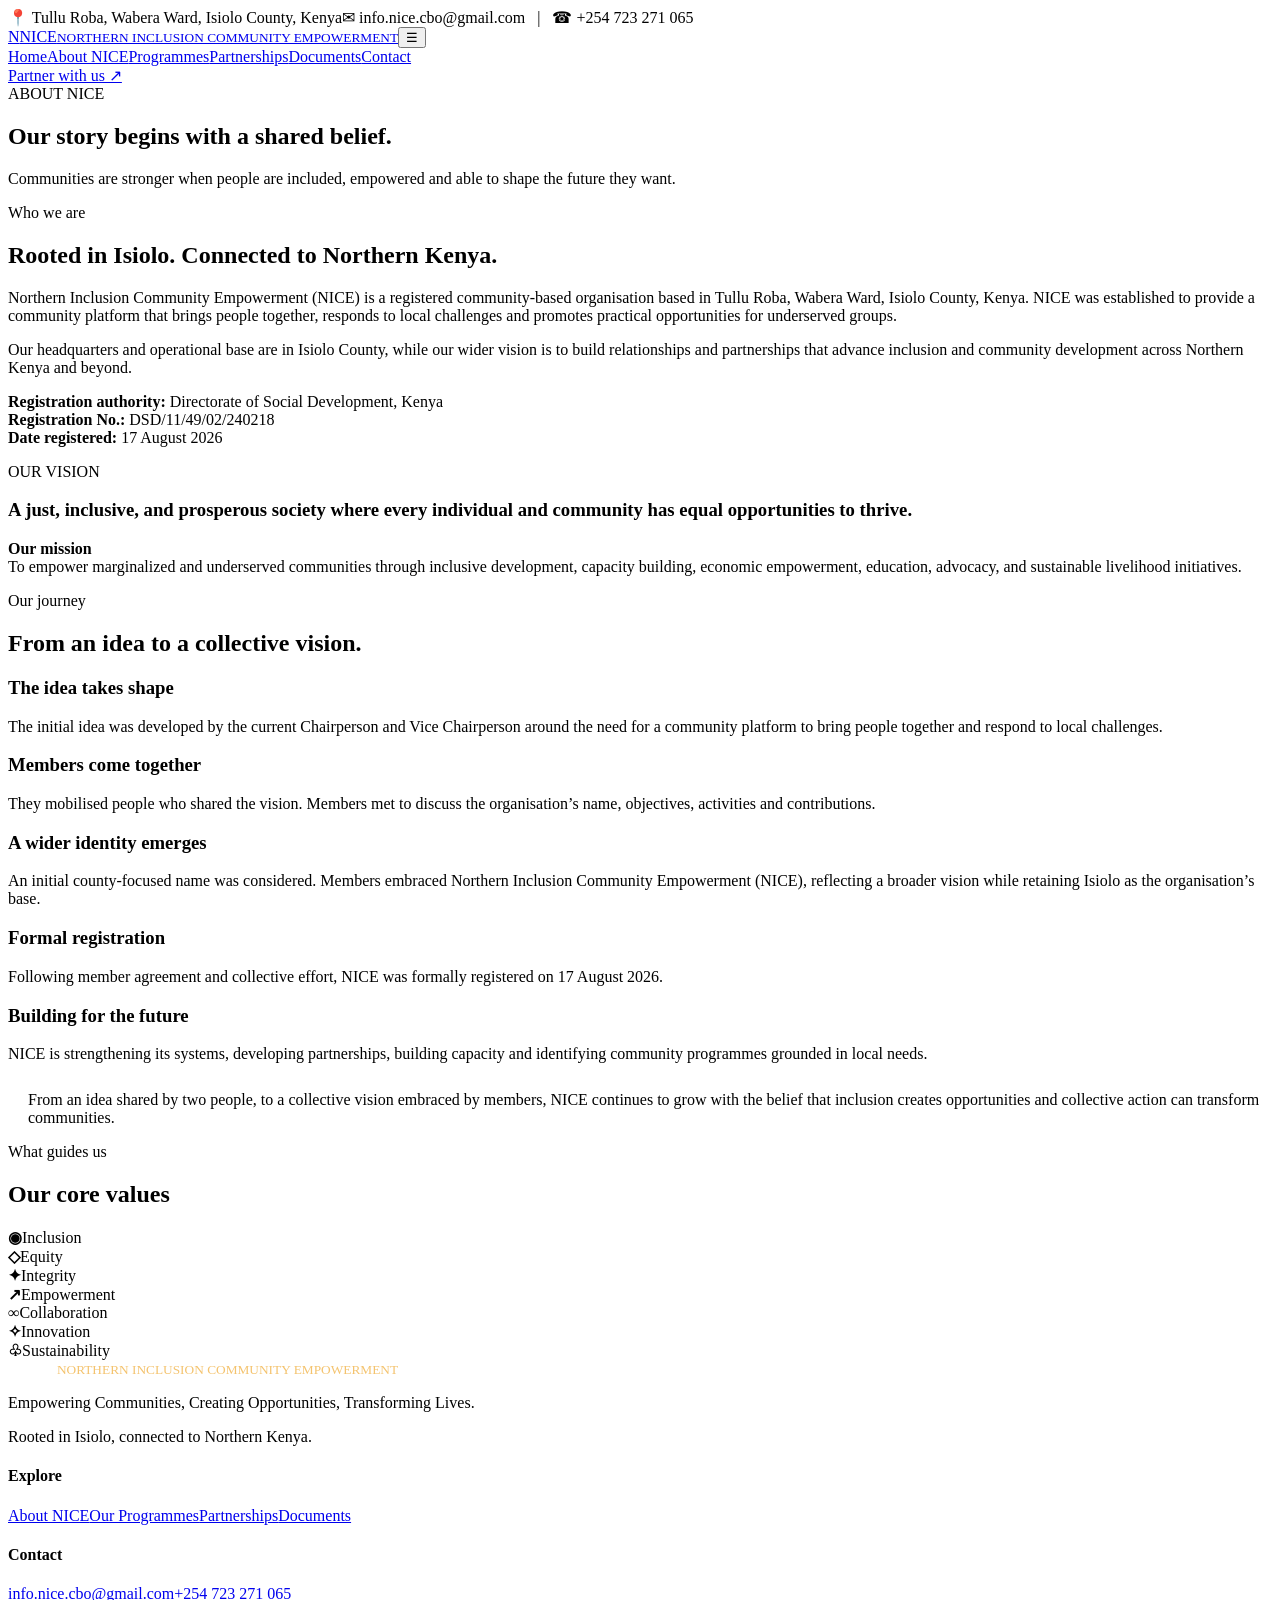
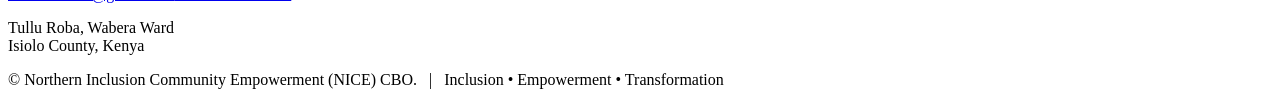
==== about.html @ 8db3df16 "Upload NICE professional website" ====
<!doctype html><html lang="en"><head><meta charset="utf-8"><meta name="viewport" content="width=device-width,initial-scale=1"><meta name="description" content="Northern Inclusion Community Empowerment (NICE) CBO — inclusive community development, environmental sustainability and economic empowerment."><title>About NICE | NICE CBO</title><link rel="stylesheet" href="assets/style.css"><link rel="preconnect" href="https://fonts.googleapis.com"><link href="https://fonts.googleapis.com/css2?family=Inter:wght@400;500;600;700;800;900&display=swap" rel="stylesheet"></head><body><div class="top"><div class="wrap"><span>📍 Tullu Roba, Wabera Ward, Isiolo County, Kenya</span><span>✉ info.nice.cbo@gmail.com &nbsp; | &nbsp; ☎ +254 723 271 065</span></div></div><header><div class="wrap"><nav><a class="brand" href="index.html"><span class="mark">N</span><span>NICE<small>NORTHERN INCLUSION COMMUNITY EMPOWERMENT</small></span></a><button class="menu" aria-label="Menu">☰</button><div class="links"><a href="index.html" class="">Home</a><a href="about.html" class="active">About NICE</a><a href="programmes.html" class="">Programmes</a><a href="partnerships.html" class="">Partnerships</a><a href="documents.html" class="">Documents</a><a href="contact.html" class="">Contact</a></div><a class="pillbtn" href="contact.html">Partner with us ↗</a></nav></div></header><main><section class="pagehero"><div class="wrap"><span class="eyebrow">ABOUT NICE</span><h1>Our story begins with a shared belief.</h1><p>Communities are stronger when people are included, empowered and able to shape the future they want.</p></div></section><section class="pad"><div class="wrap split"><div><span class="kicker">Who we are</span><h2>Rooted in Isiolo. Connected to Northern Kenya.</h2><p>Northern Inclusion Community Empowerment (NICE) is a registered community-based organisation based in Tullu Roba, Wabera Ward, Isiolo County, Kenya. NICE was established to provide a community platform that brings people together, responds to local challenges and promotes practical opportunities for underserved groups.</p><p>Our headquarters and operational base are in Isiolo County, while our wider vision is to build relationships and partnerships that advance inclusion and community development across Northern Kenya and beyond.</p><p><b>Registration authority:</b> Directorate of Social Development, Kenya<br><b>Registration No.:</b> DSD/11/49/02/240218<br><b>Date registered:</b> 17 August 2026</p></div><div class="panel"><span class="eyebrow">OUR VISION</span><h3>A just, inclusive, and prosperous society where every individual and community has equal opportunities to thrive.</h3><p><b>Our mission</b><br>To empower marginalized and underserved communities through inclusive development, capacity building, economic empowerment, education, advocacy, and sustainable livelihood initiatives.</p></div></div></section><section class="pad soft"><div class="wrap"><span class="kicker">Our journey</span><h2>From an idea to a collective vision.</h2><div class="timeline"><article><h3>The idea takes shape</h3><p>The initial idea was developed by the current Chairperson and Vice Chairperson around the need for a community platform to bring people together and respond to local challenges.</p></article><article><h3>Members come together</h3><p>They mobilised people who shared the vision. Members met to discuss the organisation’s name, objectives, activities and contributions.</p></article><article><h3>A wider identity emerges</h3><p>An initial county-focused name was considered. Members embraced Northern Inclusion Community Empowerment (NICE), reflecting a broader vision while retaining Isiolo as the organisation’s base.</p></article><article><h3>Formal registration</h3><p>Following member agreement and collective effort, NICE was formally registered on 17 August 2026.</p></article><article><h3>Building for the future</h3><p>NICE is strengthening its systems, developing partnerships, building capacity and identifying community programmes grounded in local needs.</p></article></div><p class="lead" style="border-left:4px solid var(--gold);padding-left:20px;margin-top:28px">From an idea shared by two people, to a collective vision embraced by members, NICE continues to grow with the belief that inclusion creates opportunities and collective action can transform communities.</p></div></section><section class="pad"><div class="wrap"><span class="kicker">What guides us</span><h2>Our core values</h2><div class="values"><div class="value"><b>◉</b>Inclusion</div><div class="value"><b>◇</b>Equity</div><div class="value"><b>✦</b>Integrity</div><div class="value"><b>↗</b>Empowerment</div><div class="value"><b>∞</b>Collaboration</div><div class="value"><b>✧</b>Innovation</div><div class="value"><b>♧</b>Sustainability</div></div></div></section></main><footer><div class="wrap"><div class="footgrid"><div><div class="brand" style="color:white"><span class="mark">N</span><span>NICE<small style="color:#f4c36e">NORTHERN INCLUSION COMMUNITY EMPOWERMENT</small></span></div><p>Empowering Communities, Creating Opportunities, Transforming Lives.</p><p>Rooted in Isiolo, connected to Northern Kenya.</p></div><div><h4>Explore</h4><a href="about.html">About NICE</a><a href="programmes.html">Our Programmes</a><a href="partnerships.html">Partnerships</a><a href="documents.html">Documents</a></div><div><h4>Contact</h4><a href="mailto:info.nice.cbo@gmail.com">info.nice.cbo@gmail.com</a><a href="tel:+254723271065">+254 723 271 065</a><p>Tullu Roba, Wabera Ward<br>Isiolo County, Kenya</p></div></div><div class="copy">© <span data-year></span> Northern Inclusion Community Empowerment (NICE) CBO. &nbsp; | &nbsp; Inclusion • Empowerment • Transformation</div></div></footer><script src="assets/site.js"></script></body></html>
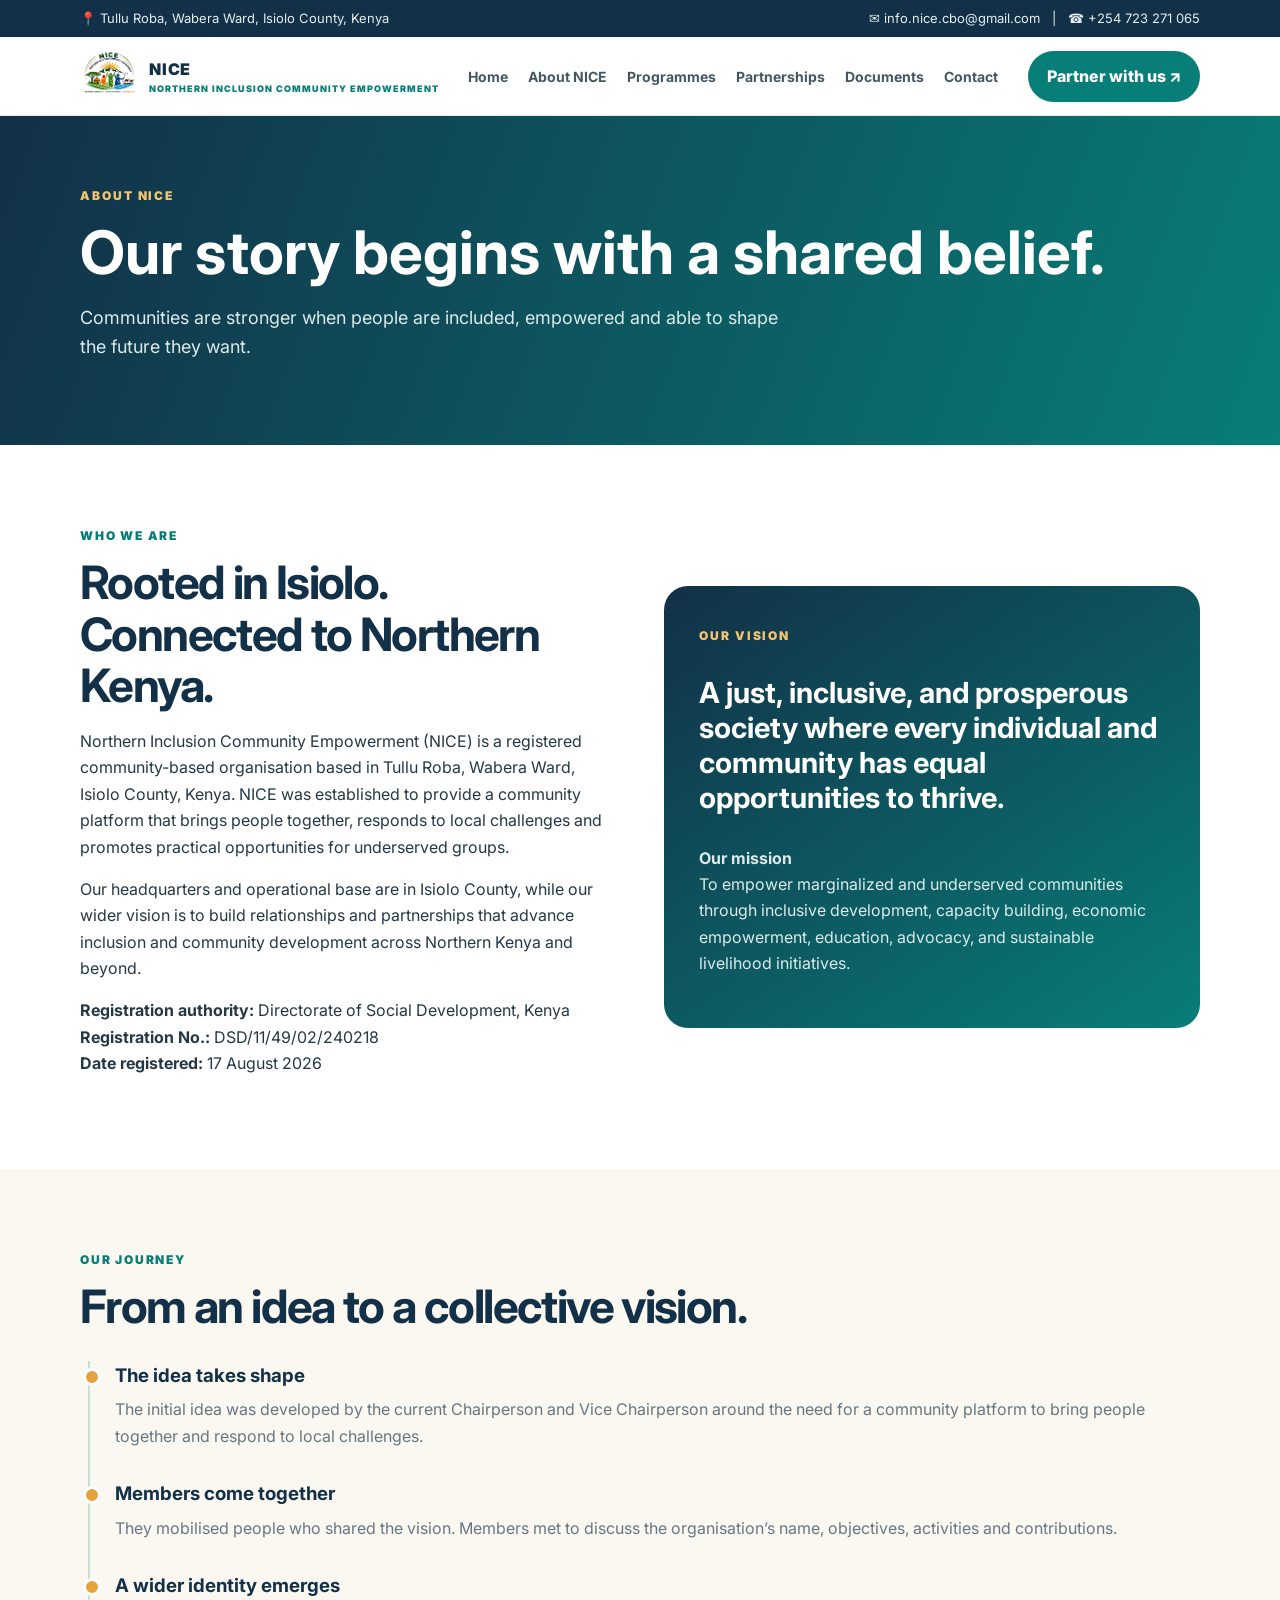
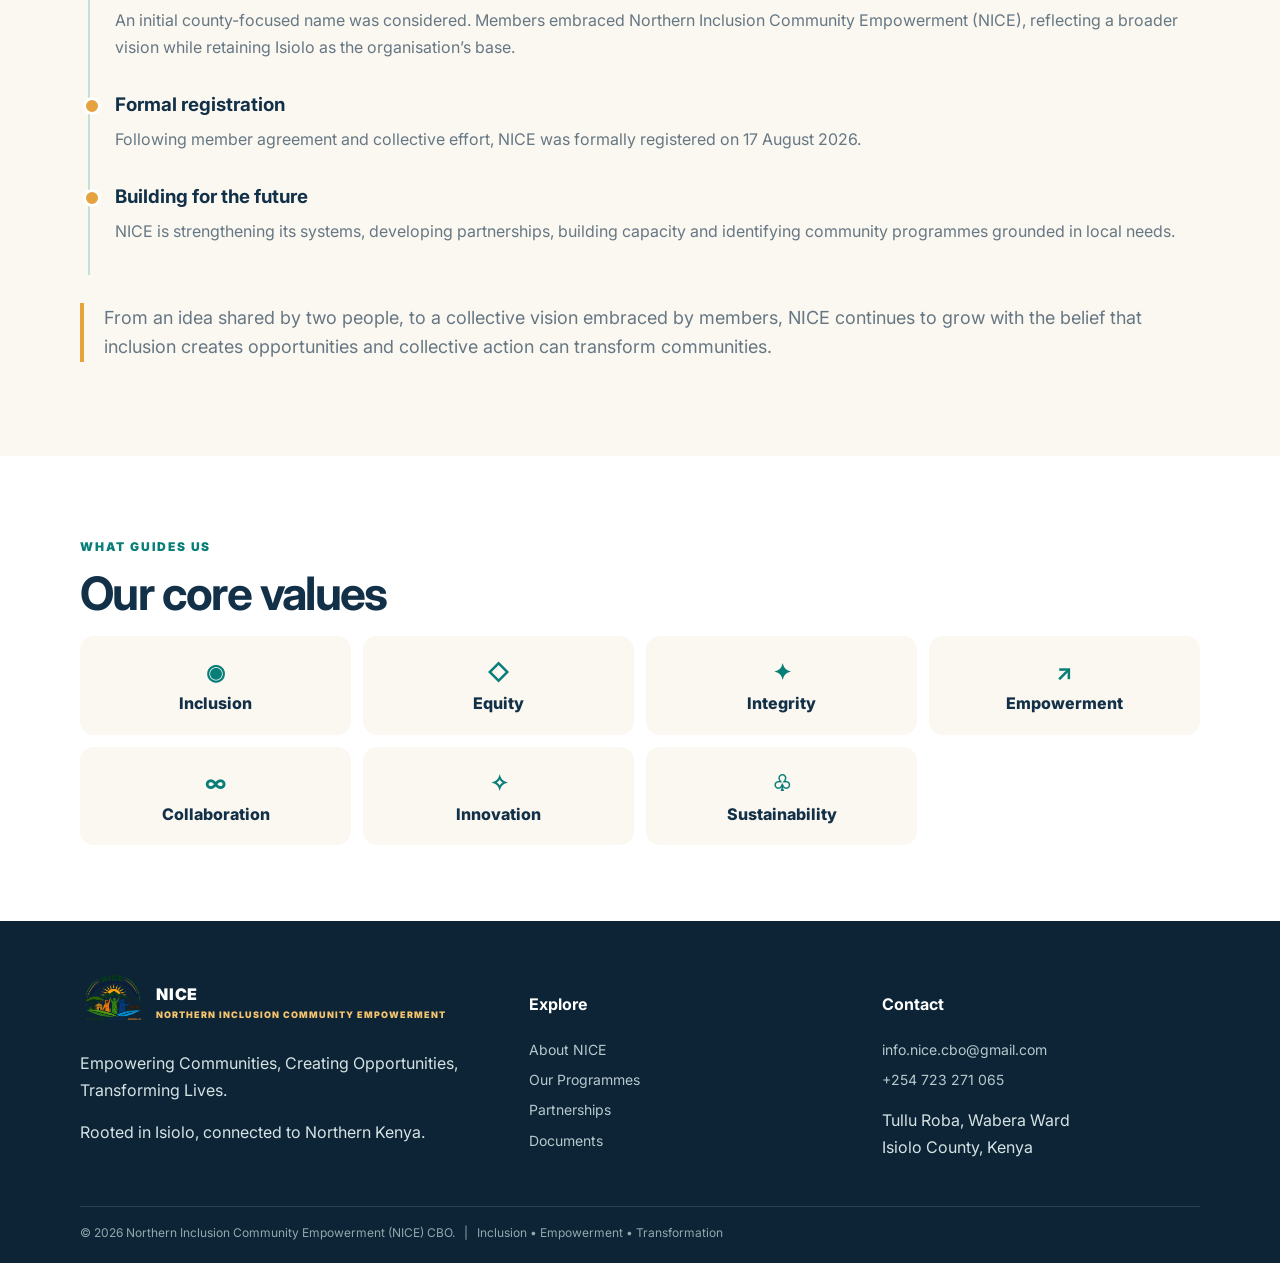
==== commit 600258bd: "Update about.html" ====
--- a/about.html
+++ b/about.html
@@ -1 +1,185 @@
-<!doctype html><html lang="en"><head><meta charset="utf-8"><meta name="viewport" content="width=device-width,initial-scale=1"><meta name="description" content="Northern Inclusion Community Empowerment (NICE) CBO — inclusive community development, environmental sustainability and economic empowerment."><title>About NICE | NICE CBO</title><link rel="stylesheet" href="assets/style.css"><link rel="preconnect" href="https://fonts.googleapis.com"><link href="https://fonts.googleapis.com/css2?family=Inter:wght@400;500;600;700;800;900&display=swap" rel="stylesheet"></head><body><div class="top"><div class="wrap"><span>📍 Tullu Roba, Wabera Ward, Isiolo County, Kenya</span><span>✉ info.nice.cbo@gmail.com &nbsp; | &nbsp; ☎ +254 723 271 065</span></div></div><header><div class="wrap"><nav><a class="brand" href="index.html"><span class="mark">N</span><span>NICE<small>NORTHERN INCLUSION COMMUNITY EMPOWERMENT</small></span></a><button class="menu" aria-label="Menu">☰</button><div class="links"><a href="index.html" class="">Home</a><a href="about.html" class="active">About NICE</a><a href="programmes.html" class="">Programmes</a><a href="partnerships.html" class="">Partnerships</a><a href="documents.html" class="">Documents</a><a href="contact.html" class="">Contact</a></div><a class="pillbtn" href="contact.html">Partner with us ↗</a></nav></div></header><main><section class="pagehero"><div class="wrap"><span class="eyebrow">ABOUT NICE</span><h1>Our story begins with a shared belief.</h1><p>Communities are stronger when people are included, empowered and able to shape the future they want.</p></div></section><section class="pad"><div class="wrap split"><div><span class="kicker">Who we are</span><h2>Rooted in Isiolo. Connected to Northern Kenya.</h2><p>Northern Inclusion Community Empowerment (NICE) is a registered community-based organisation based in Tullu Roba, Wabera Ward, Isiolo County, Kenya. NICE was established to provide a community platform that brings people together, responds to local challenges and promotes practical opportunities for underserved groups.</p><p>Our headquarters and operational base are in Isiolo County, while our wider vision is to build relationships and partnerships that advance inclusion and community development across Northern Kenya and beyond.</p><p><b>Registration authority:</b> Directorate of Social Development, Kenya<br><b>Registration No.:</b> DSD/11/49/02/240218<br><b>Date registered:</b> 17 August 2026</p></div><div class="panel"><span class="eyebrow">OUR VISION</span><h3>A just, inclusive, and prosperous society where every individual and community has equal opportunities to thrive.</h3><p><b>Our mission</b><br>To empower marginalized and underserved communities through inclusive development, capacity building, economic empowerment, education, advocacy, and sustainable livelihood initiatives.</p></div></div></section><section class="pad soft"><div class="wrap"><span class="kicker">Our journey</span><h2>From an idea to a collective vision.</h2><div class="timeline"><article><h3>The idea takes shape</h3><p>The initial idea was developed by the current Chairperson and Vice Chairperson around the need for a community platform to bring people together and respond to local challenges.</p></article><article><h3>Members come together</h3><p>They mobilised people who shared the vision. Members met to discuss the organisation’s name, objectives, activities and contributions.</p></article><article><h3>A wider identity emerges</h3><p>An initial county-focused name was considered. Members embraced Northern Inclusion Community Empowerment (NICE), reflecting a broader vision while retaining Isiolo as the organisation’s base.</p></article><article><h3>Formal registration</h3><p>Following member agreement and collective effort, NICE was formally registered on 17 August 2026.</p></article><article><h3>Building for the future</h3><p>NICE is strengthening its systems, developing partnerships, building capacity and identifying community programmes grounded in local needs.</p></article></div><p class="lead" style="border-left:4px solid var(--gold);padding-left:20px;margin-top:28px">From an idea shared by two people, to a collective vision embraced by members, NICE continues to grow with the belief that inclusion creates opportunities and collective action can transform communities.</p></div></section><section class="pad"><div class="wrap"><span class="kicker">What guides us</span><h2>Our core values</h2><div class="values"><div class="value"><b>◉</b>Inclusion</div><div class="value"><b>◇</b>Equity</div><div class="value"><b>✦</b>Integrity</div><div class="value"><b>↗</b>Empowerment</div><div class="value"><b>∞</b>Collaboration</div><div class="value"><b>✧</b>Innovation</div><div class="value"><b>♧</b>Sustainability</div></div></div></section></main><footer><div class="wrap"><div class="footgrid"><div><div class="brand" style="color:white"><span class="mark">N</span><span>NICE<small style="color:#f4c36e">NORTHERN INCLUSION COMMUNITY EMPOWERMENT</small></span></div><p>Empowering Communities, Creating Opportunities, Transforming Lives.</p><p>Rooted in Isiolo, connected to Northern Kenya.</p></div><div><h4>Explore</h4><a href="about.html">About NICE</a><a href="programmes.html">Our Programmes</a><a href="partnerships.html">Partnerships</a><a href="documents.html">Documents</a></div><div><h4>Contact</h4><a href="mailto:info.nice.cbo@gmail.com">info.nice.cbo@gmail.com</a><a href="tel:+254723271065">+254 723 271 065</a><p>Tullu Roba, Wabera Ward<br>Isiolo County, Kenya</p></div></div><div class="copy">© <span data-year></span> Northern Inclusion Community Empowerment (NICE) CBO. &nbsp; | &nbsp; Inclusion • Empowerment • Transformation</div></div></footer><script src="assets/site.js"></script></body></html>+
+<!doctype html>
+<html lang="en">
+<head>
+<meta charset="utf-8">
+<meta name="viewport" content="width=device-width,initial-scale=1">
+<meta name="description" content="Northern Inclusion Community Empowerment (NICE) CBO — inclusive community development, environmental sustainability and economic empowerment.">
+<title>About NICE | NICE CBO</title>
+<link rel="stylesheet" href="assets/style.css">
+<link rel="preconnect" href="https://fonts.googleapis.com">
+<link href="https://fonts.googleapis.com/css2?family=Inter:wght@400;500;600;700;800;900&display=swap" rel="stylesheet">
+</head>
+
+<body>
+
+<div class="top">
+    <div class="wrap">
+        <span>📍 Tullu Roba, Wabera Ward, Isiolo County, Kenya</span>
+        <span>✉ info.nice.cbo@gmail.com &nbsp; | &nbsp; ☎ +254 723 271 065</span>
+    </div>
+</div>
+
+<header>
+    <div class="wrap">
+        <nav>
+            <a class="brand" href="index.html">
+                <img src="assets/nice-logo.png" alt="NICE CBO Official Logo" class="site-logo">
+                <span>NICE<small>NORTHERN INCLUSION COMMUNITY EMPOWERMENT</small></span>
+            </a>
+
+            <button class="menu" aria-label="Menu">☰</button>
+
+            <div class="links">
+                <a href="index.html">Home</a>
+                <a href="about.html" class="active">About NICE</a>
+                <a href="programmes.html">Programmes</a>
+                <a href="partnerships.html">Partnerships</a>
+                <a href="documents.html">Documents</a>
+                <a href="contact.html">Contact</a>
+            </div>
+
+            <a class="pillbtn" href="contact.html">Partner with us ↗</a>
+        </nav>
+    </div>
+</header>
+
+<main>
+
+<section class="pagehero">
+    <div class="wrap">
+        <span class="eyebrow">ABOUT NICE</span>
+        <h1>Our story begins with a shared belief.</h1>
+        <p>Communities are stronger when people are included, empowered and able to shape the future they want.</p>
+    </div>
+</section>
+
+<section class="pad">
+    <div class="wrap split">
+        <div>
+            <span class="kicker">Who we are</span>
+            <h2>Rooted in Isiolo. Connected to Northern Kenya.</h2>
+
+            <p>Northern Inclusion Community Empowerment (NICE) is a registered community-based organisation based in Tullu Roba, Wabera Ward, Isiolo County, Kenya. NICE was established to provide a community platform that brings people together, responds to local challenges and promotes practical opportunities for underserved groups.</p>
+
+            <p>Our headquarters and operational base are in Isiolo County, while our wider vision is to build relationships and partnerships that advance inclusion and community development across Northern Kenya and beyond.</p>
+
+            <p>
+                <b>Registration authority:</b> Directorate of Social Development, Kenya<br>
+                <b>Registration No.:</b> DSD/11/49/02/240218<br>
+                <b>Date registered:</b> 17 August 2026
+            </p>
+        </div>
+
+        <div class="panel">
+            <span class="eyebrow">OUR VISION</span>
+            <h3>A just, inclusive, and prosperous society where every individual and community has equal opportunities to thrive.</h3>
+
+            <p>
+                <b>Our mission</b><br>
+                To empower marginalized and underserved communities through inclusive development, capacity building, economic empowerment, education, advocacy, and sustainable livelihood initiatives.
+            </p>
+        </div>
+    </div>
+</section>
+
+<section class="pad soft">
+    <div class="wrap">
+        <span class="kicker">Our journey</span>
+        <h2>From an idea to a collective vision.</h2>
+
+        <div class="timeline">
+
+            <article>
+                <h3>The idea takes shape</h3>
+                <p>The initial idea was developed by the current Chairperson and Vice Chairperson around the need for a community platform to bring people together and respond to local challenges.</p>
+            </article>
+
+            <article>
+                <h3>Members come together</h3>
+                <p>They mobilised people who shared the vision. Members met to discuss the organisation’s name, objectives, activities and contributions.</p>
+            </article>
+
+            <article>
+                <h3>A wider identity emerges</h3>
+                <p>An initial county-focused name was considered. Members embraced Northern Inclusion Community Empowerment (NICE), reflecting a broader vision while retaining Isiolo as the organisation’s base.</p>
+            </article>
+
+            <article>
+                <h3>Formal registration</h3>
+                <p>Following member agreement and collective effort, NICE was formally registered on 17 August 2026.</p>
+            </article>
+
+            <article>
+                <h3>Building for the future</h3>
+                <p>NICE is strengthening its systems, developing partnerships, building capacity and identifying community programmes grounded in local needs.</p>
+            </article>
+
+        </div>
+
+        <p class="lead" style="border-left:4px solid var(--gold);padding-left:20px;margin-top:28px">
+            From an idea shared by two people, to a collective vision embraced by members, NICE continues to grow with the belief that inclusion creates opportunities and collective action can transform communities.
+        </p>
+    </div>
+</section>
+
+<section class="pad">
+    <div class="wrap">
+        <span class="kicker">What guides us</span>
+        <h2>Our core values</h2>
+
+        <div class="values">
+            <div class="value"><b>◉</b>Inclusion</div>
+            <div class="value"><b>◇</b>Equity</div>
+            <div class="value"><b>✦</b>Integrity</div>
+            <div class="value"><b>↗</b>Empowerment</div>
+            <div class="value"><b>∞</b>Collaboration</div>
+            <div class="value"><b>✧</b>Innovation</div>
+            <div class="value"><b>♧</b>Sustainability</div>
+        </div>
+    </div>
+</section>
+
+</main>
+
+<footer>
+    <div class="wrap">
+        <div class="footgrid">
+
+            <div>
+                <div class="brand" style="color:white">
+                    <img src="assets/nice-logo.png" alt="NICE CBO Official Logo" class="site-logo">
+                    <span>NICE<small style="color:#f4c36e">NORTHERN INCLUSION COMMUNITY EMPOWERMENT</small></span>
+                </div>
+
+                <p>Empowering Communities, Creating Opportunities, Transforming Lives.</p>
+                <p>Rooted in Isiolo, connected to Northern Kenya.</p>
+            </div>
+
+            <div>
+                <h4>Explore</h4>
+                <a href="about.html">About NICE</a>
+                <a href="programmes.html">Our Programmes</a>
+                <a href="partnerships.html">Partnerships</a>
+                <a href="documents.html">Documents</a>
+            </div>
+
+            <div>
+                <h4>Contact</h4>
+                <a href="mailto:info.nice.cbo@gmail.com">info.nice.cbo@gmail.com</a>
+                <a href="tel:+254723271065">+254 723 271 065</a>
+                <p>Tullu Roba, Wabera Ward<br>Isiolo County, Kenya</p>
+            </div>
+
+        </div>
+
+        <div class="copy">
+            © <span data-year></span> Northern Inclusion Community Empowerment (NICE) CBO. &nbsp; | &nbsp; Inclusion • Empowerment • Transformation
+        </div>
+    </div>
+</footer>
+
+<script src="assets/site.js"></script>
+
+</body>
+</html>
--- a/assets/style.css
+++ b/assets/style.css
@@ -0,0 +1,26 @@
+
+:root{--navy:#123047;--teal:#087e78;--gold:#e6a23c;--cream:#fbf8f1;--ink:#243846;--muted:#667783;--line:#e5ebe8}
+*{box-sizing:border-box}html{scroll-behavior:smooth}body{margin:0;font:16px/1.65 Inter,Arial,sans-serif;color:var(--ink)}a{text-decoration:none;color:inherit}.wrap{width:min(1120px,calc(100% - 36px));margin:auto}
+.top{background:var(--navy);color:#e5eeee;padding:8px 0;font-size:13px}.top .wrap{display:flex;justify-content:space-between;gap:10px;flex-wrap:wrap}
+header{position:sticky;top:0;background:#ffffffed;backdrop-filter:blur(10px);z-index:5;border-bottom:1px solid var(--line)}nav{min-height:78px;display:flex;align-items:center;justify-content:space-between;gap:20px}
+.brand{display:flex;align-items:center;gap:11px;color:var(--navy);font-weight:900;letter-spacing:.05em}.mark{background:linear-gradient(145deg,var(--teal),var(--navy));color:white;border-radius:15px;width:46px;height:46px;display:grid;place-items:center;font-size:20px}.brand small{display:block;color:var(--teal);font-size:9px;letter-spacing:.11em}
+.links{display:flex;gap:20px;font-size:14px;font-weight:700;color:#435763}.links a:hover{color:var(--teal)}.pillbtn,.btn{background:var(--teal);color:white;padding:12px 19px;border-radius:30px;font-weight:800;display:inline-block}.pillbtn:hover,.btn:hover{background:var(--navy)}.menu{display:none;border:0;background:none;font-size:25px;color:var(--navy)}
+.hero{background:linear-gradient(115deg,#102f45,#0a7771 75%,#0b9281);color:white;padding:85px 0;overflow:hidden;position:relative}.hero:after{content:"";position:absolute;width:460px;height:460px;border:1px solid #ffffff30;border-radius:50%;right:-100px;top:-180px;box-shadow:0 0 0 45px #ffffff0c,0 0 0 95px #ffffff08}
+.herogrid{display:grid;grid-template-columns:1.2fr .8fr;gap:45px;align-items:center;position:relative;z-index:1}.eyebrow{color:#f4c36e;text-transform:uppercase;letter-spacing:.16em;font-weight:900;font-size:12px}.hero h1{font-size:clamp(42px,6vw,72px);line-height:1.03;letter-spacing:-.045em;margin:18px 0}.hero h1 em{color:#f4c36e;font-style:normal}.hero p{font-size:18px;color:#deeeee;max-width:650px}.actions{display:flex;gap:12px;flex-wrap:wrap;margin-top:28px}.gold{background:var(--gold);color:var(--navy)}.outline{border:1px solid #ffffff88;background:transparent}.orb{width:300px;height:300px;border:1px solid #ffffff55;border-radius:50%;display:grid;place-items:center;margin:auto;box-shadow:0 0 0 25px #ffffff0d,0 0 0 55px #ffffff08}.orb div{width:75%;height:75%;border-radius:50%;background:#ffffff19;display:grid;place-items:center;text-align:center}.orb strong{font-size:60px;display:block;line-height:1}.orb span{font-size:11px;color:#f4c36e;font-weight:800;letter-spacing:.12em}
+section.pad{padding:76px 0}.soft{background:var(--cream)}.kicker{color:var(--teal);font-size:12px;letter-spacing:.15em;text-transform:uppercase;font-weight:900}h2{font-size:clamp(30px,4vw,46px);line-height:1.12;color:var(--navy);letter-spacing:-.035em;margin:10px 0 16px}.lead{color:var(--muted);font-size:18px}.grid{display:grid;grid-template-columns:repeat(3,1fr);gap:18px;margin-top:32px}.card{border:1px solid var(--line);border-radius:19px;padding:25px;background:white;box-shadow:0 8px 25px #12304708}.card .ico{width:48px;height:48px;border-radius:15px;background:#eaf4f1;display:grid;place-items:center;font-size:23px;margin-bottom:17px}.card h3{color:var(--navy);margin:0 0 8px}.card p{color:var(--muted);margin:0}.split{display:grid;grid-template-columns:1fr 1fr;gap:48px;align-items:center}.panel{background:linear-gradient(145deg,var(--navy),var(--teal));border-radius:24px;color:white;padding:35px}.panel h3{font-size:29px;line-height:1.2}.panel p{color:#dcebea}.tags{display:flex;gap:8px;flex-wrap:wrap}.tags span{border:1px solid #ffffff55;border-radius:25px;padding:6px 12px;font-size:12px}.cta{background:linear-gradient(100deg,var(--teal),var(--navy));color:white;padding:48px 0}.cta .wrap{display:flex;align-items:center;justify-content:space-between;gap:20px}.cta h2{color:white;margin:0}.pagehero{background:linear-gradient(110deg,var(--navy),var(--teal));color:white;padding:65px 0}.pagehero h1{font-size:clamp(38px,5vw,60px);line-height:1.08;margin:12px 0}.pagehero p{max-width:700px;color:#dcebea;font-size:18px}.timeline{border-left:2px solid #c7dfd9;margin:28px 0 0 8px;padding-left:25px}.timeline article{padding-bottom:25px;position:relative}.timeline article:before{content:"";position:absolute;left:-32px;top:7px;width:12px;height:12px;background:var(--gold);border:3px solid white;border-radius:50%}.timeline h3{margin:0;color:var(--navy)}.timeline p{margin:5px 0;color:var(--muted)}.values{display:grid;grid-template-columns:repeat(4,1fr);gap:12px}.value{background:var(--cream);padding:18px;text-align:center;border-radius:14px;color:var(--navy);font-weight:800}.value b{display:block;color:var(--teal);font-size:22px}
+.contact{display:grid;grid-template-columns:.8fr 1.2fr;gap:25px}.darkcard{background:var(--navy);color:white;border-radius:20px;padding:28px}.darkcard p{color:#dcebea}.formcard{background:white;border:1px solid var(--line);padding:28px;border-radius:20px}.field{display:grid;gap:6px;margin:13px 0}.field label{font-weight:750;color:var(--navy);font-size:14px}input,textarea{padding:13px;border:1px solid #d7e0dd;border-radius:10px;font:inherit;width:100%}textarea{min-height:120px}.notice{background:var(--cream);padding:12px;border-radius:10px;color:var(--muted);font-size:13px}
+footer{background:#0c2435;color:#d5e3e5;padding:48px 0 20px}.footgrid{display:grid;grid-template-columns:1.3fr 1fr 1fr;gap:35px}footer h3,footer h4{color:white}footer a{display:block;color:#b7c9cd;margin:7px 0;font-size:14px}.copy{border-top:1px solid #ffffff22;margin-top:30px;padding-top:16px;font-size:12px;color:#91a8ae}
+@media(max-width:850px){.herogrid,.split,.contact{grid-template-columns:1fr}.grid{grid-template-columns:repeat(2,1fr)}.links{display:none;position:absolute;top:78px;left:0;right:0;background:white;padding:20px;flex-direction:column;box-shadow:0 15px 30px #12304722}.links.show{display:flex}.menu{display:block}.pillbtn{display:none}.orb{width:250px;height:250px}.footgrid{grid-template-columns:1fr 1fr}}
+@media(max-width:560px){.grid,.values,.footgrid{grid-template-columns:1fr}.hero{padding:65px 0}.hero h1{font-size:43px}.cta .wrap{align-items:flex-start;flex-direction:column}.top .wrap{font-size:11px}.pad{padding:58px 0!important}}
+/* Official NICE CBO logo styling */
+.site-logo {
+    width: 58px;
+    height: 58px;
+    object-fit: contain;
+    flex-shrink: 0;
+}
+
+footer .brand img {
+    width: 65px;
+    height: 65px;
+}
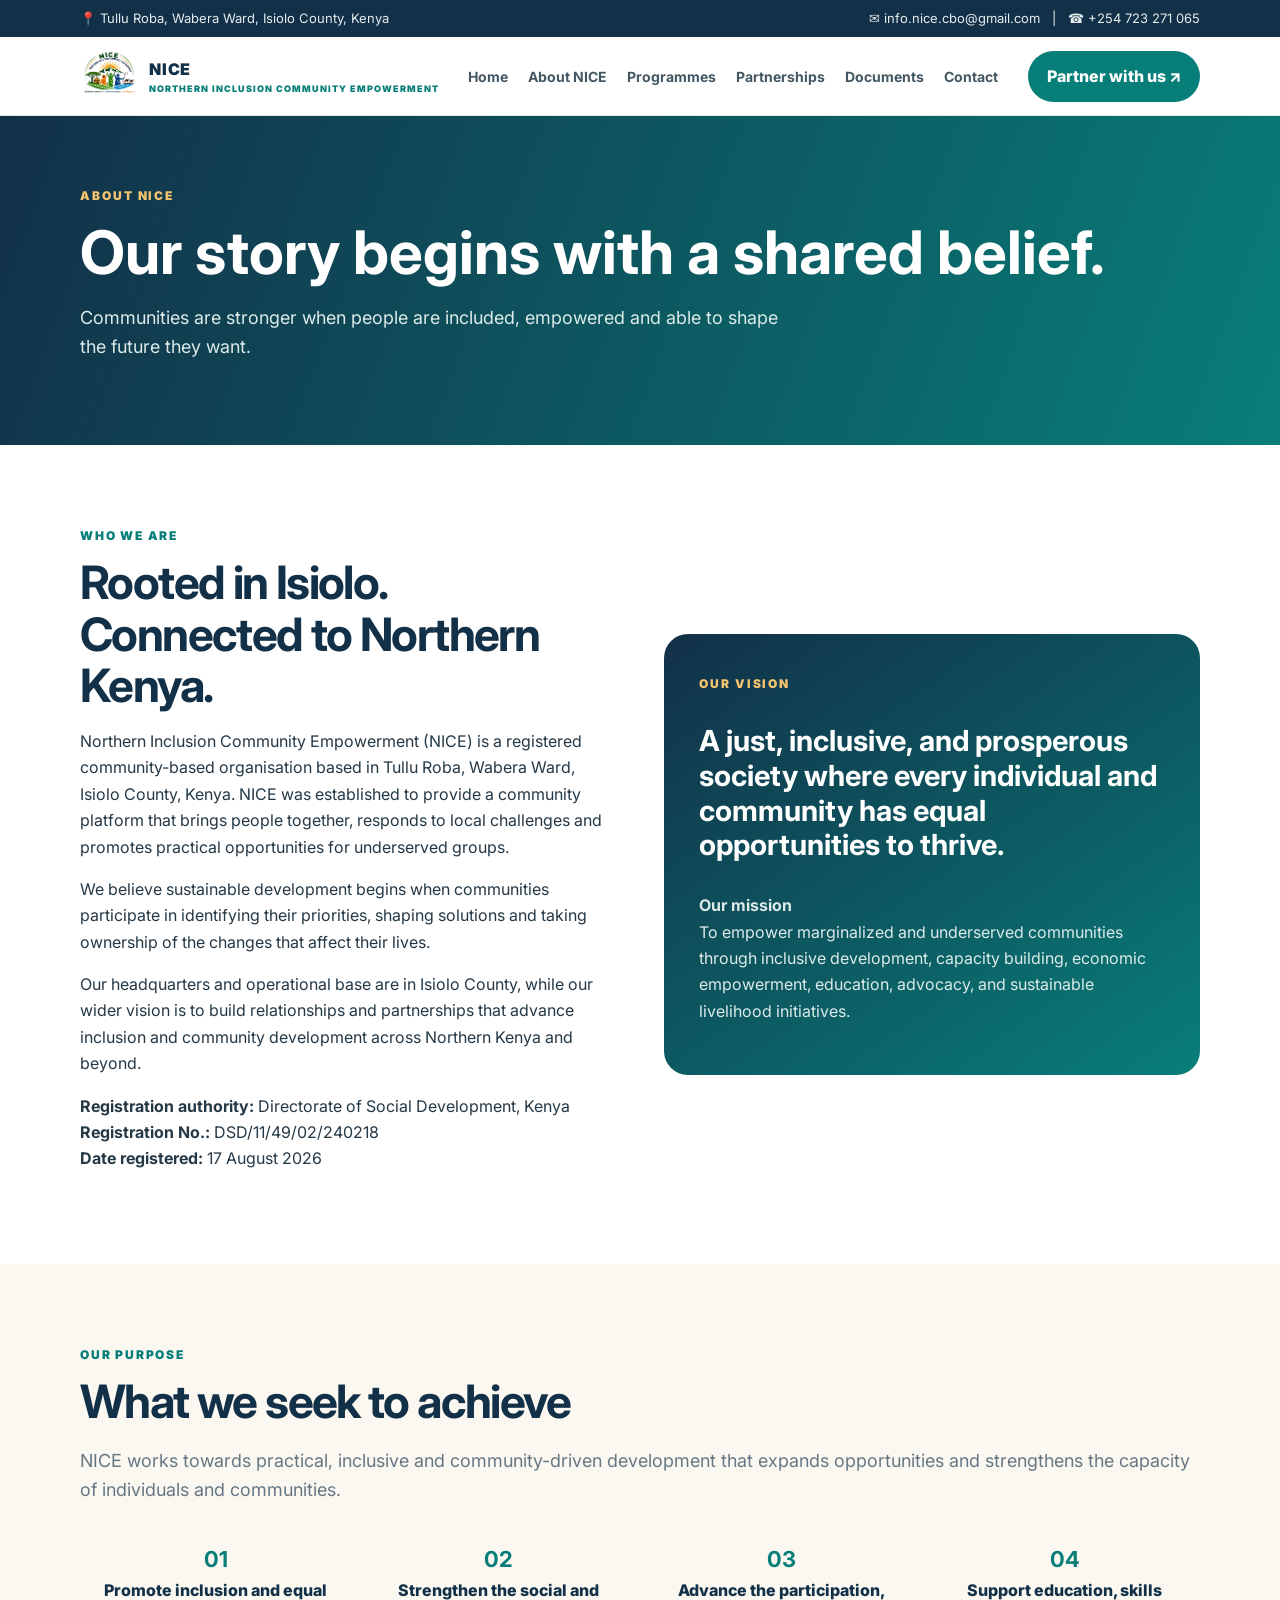
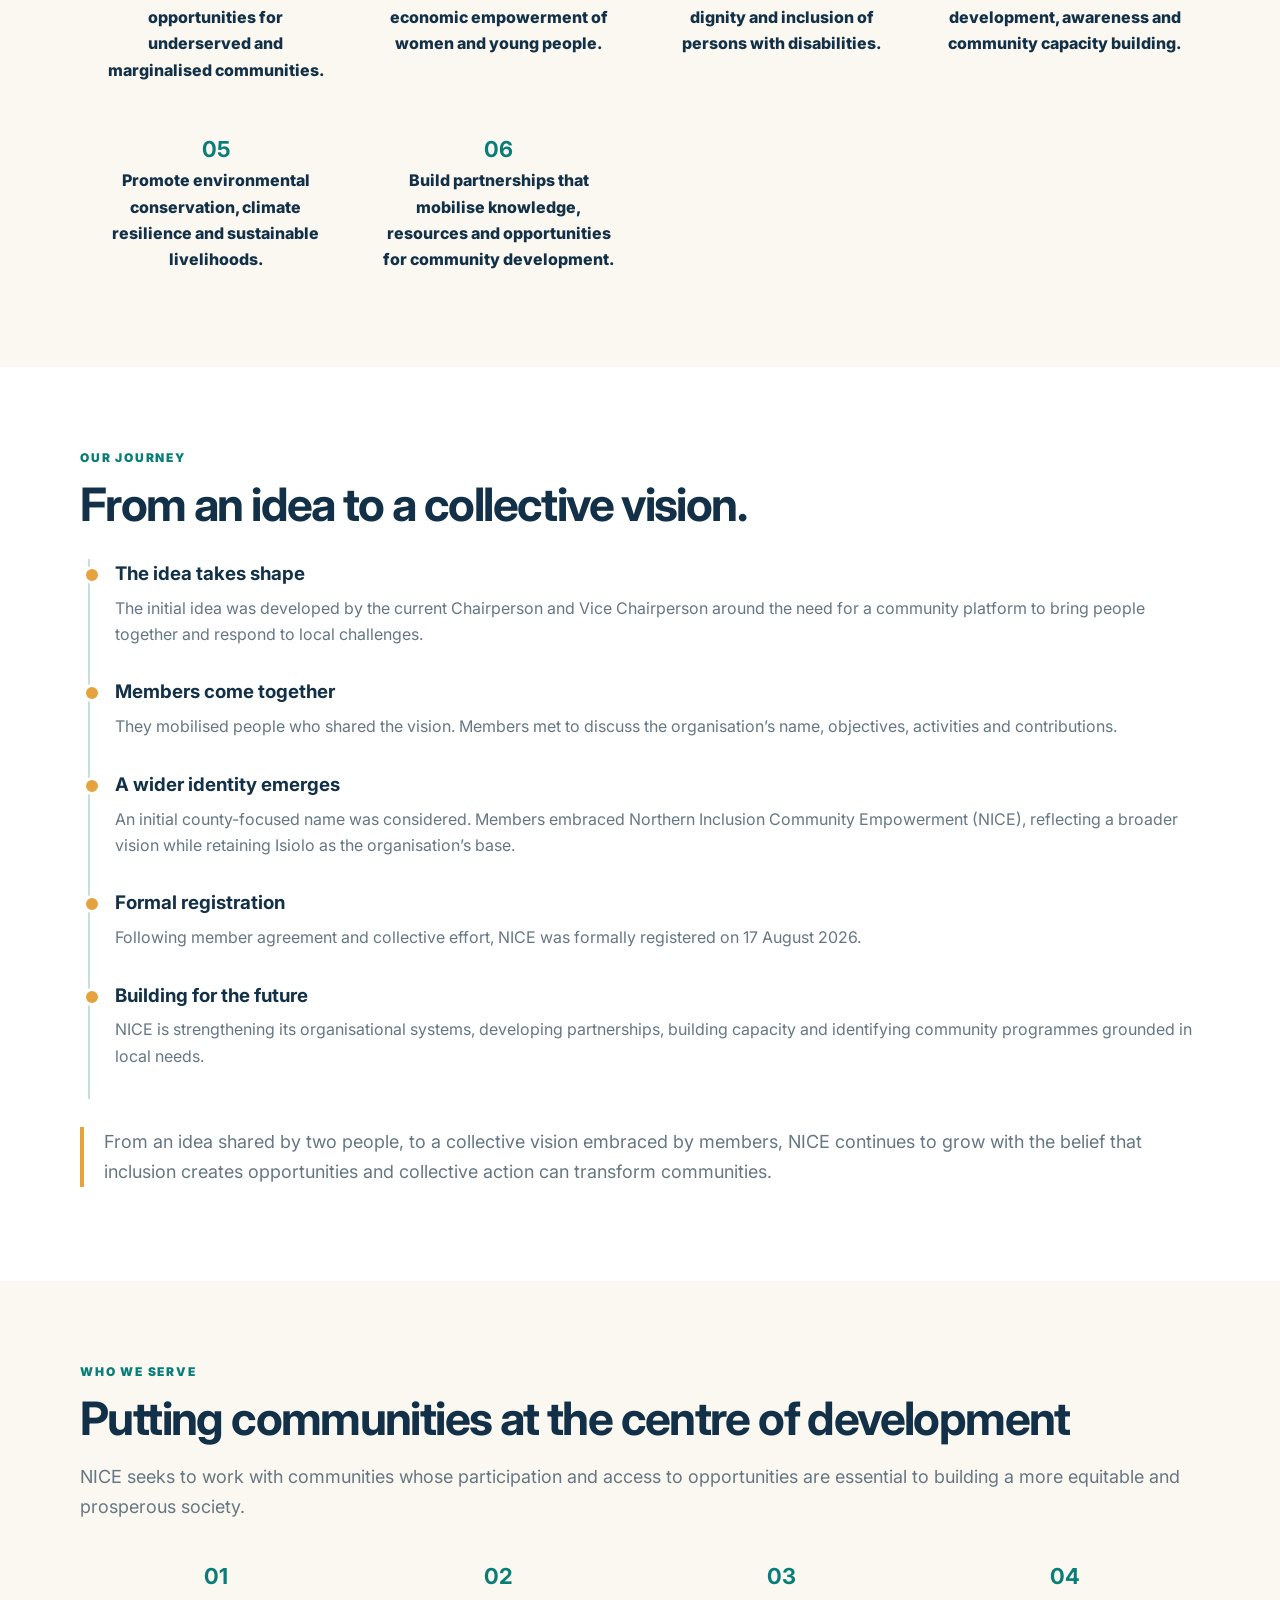
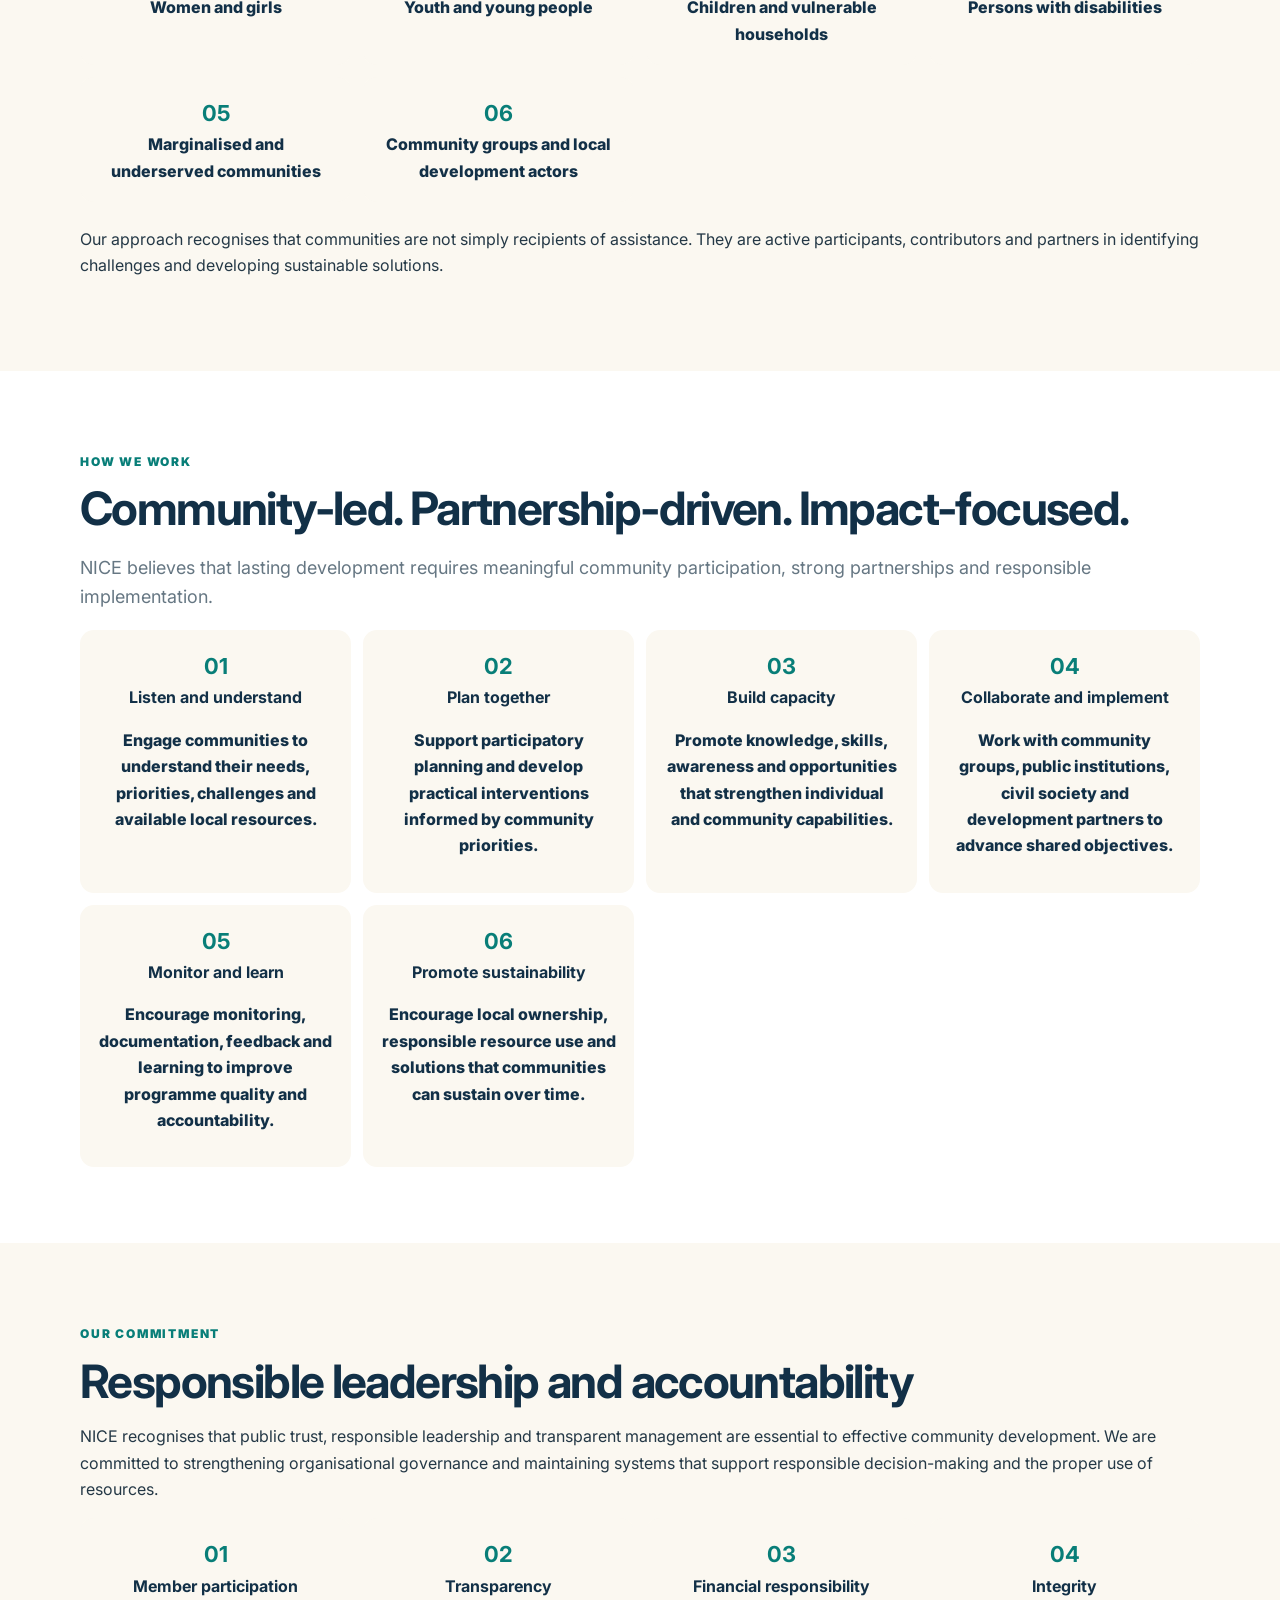
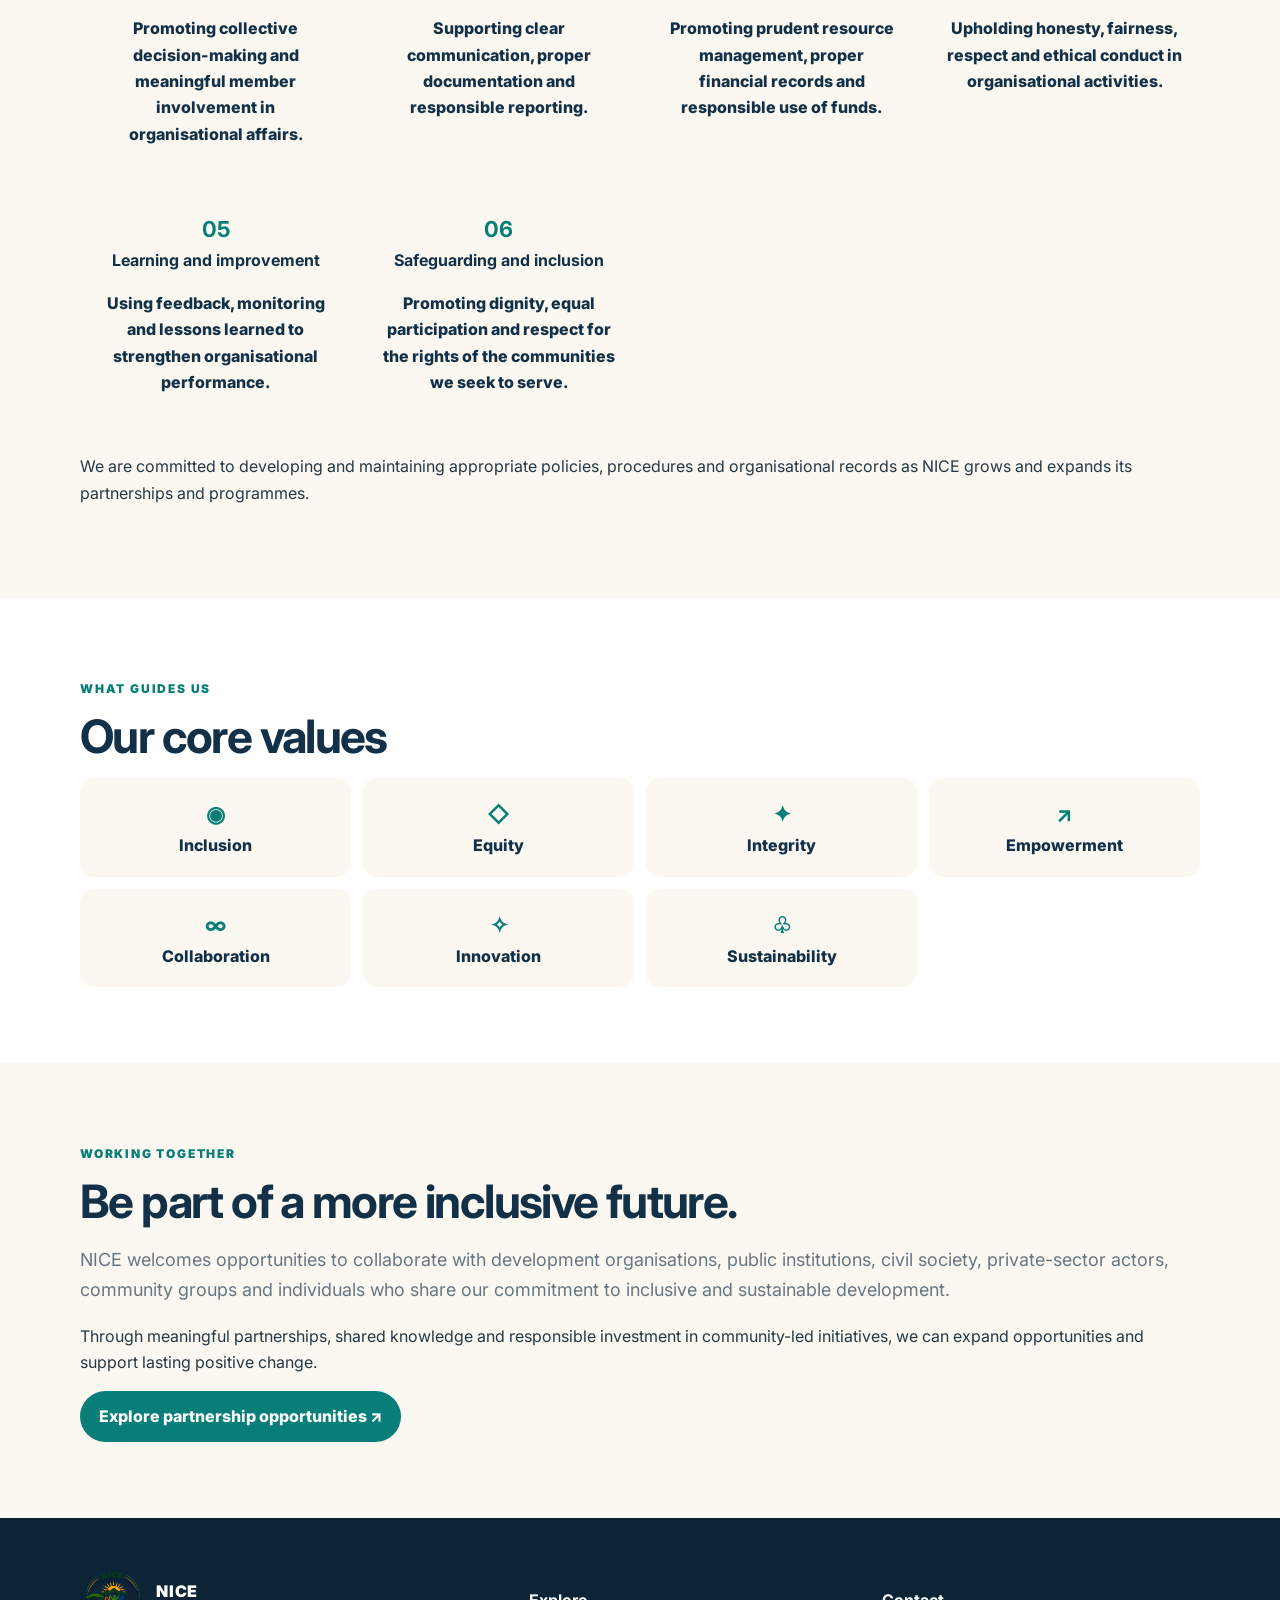
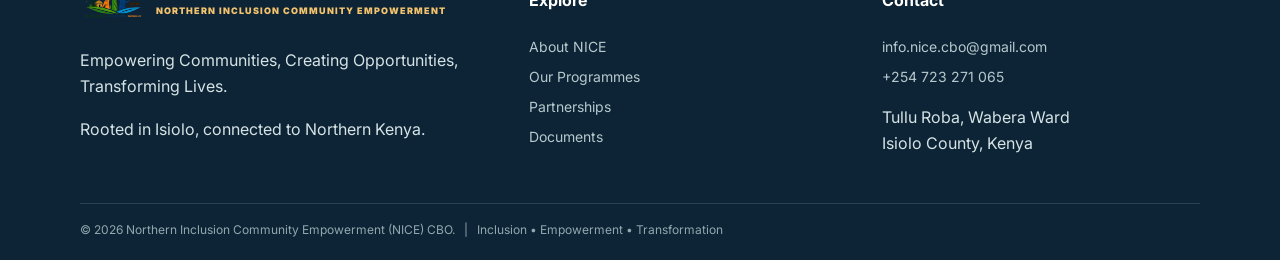
==== commit 769522dd: "Update about.html" ====
--- a/about.html
+++ b/about.html
@@ -4,8 +4,15 @@
 <head>
 <meta charset="utf-8">
 <meta name="viewport" content="width=device-width,initial-scale=1">
-<meta name="description" content="Northern Inclusion Community Empowerment (NICE) CBO — inclusive community development, environmental sustainability and economic empowerment.">
-<title>About NICE | NICE CBO</title>
+
+<meta name="description" content="Learn about Northern Inclusion Community Empowerment (NICE) CBO, our mission, vision, objectives, values and commitment to inclusive community development in Isiolo and Northern Kenya.">
+
+<meta name="keywords" content="NICE CBO, Northern Inclusion Community Empowerment, Isiolo, Northern Kenya, community development, youth empowerment, women empowerment, disability inclusion">
+
+<meta name="author" content="Northern Inclusion Community Empowerment CBO">
+
+<title>About NICE | Northern Inclusion Community Empowerment</title>
+
 <link rel="stylesheet" href="assets/style.css">
 <link rel="preconnect" href="https://fonts.googleapis.com">
 <link href="https://fonts.googleapis.com/css2?family=Inter:wght@400;500;600;700;800;900&display=swap" rel="stylesheet">
@@ -46,6 +53,7 @@
 
 <main>
 
+<!-- PAGE INTRODUCTION -->
 <section class="pagehero">
     <div class="wrap">
         <span class="eyebrow">ABOUT NICE</span>
@@ -54,15 +62,25 @@
     </div>
 </section>
 
+<!-- ORGANISATIONAL PROFILE -->
 <section class="pad">
     <div class="wrap split">
+
         <div>
             <span class="kicker">Who we are</span>
             <h2>Rooted in Isiolo. Connected to Northern Kenya.</h2>
 
-            <p>Northern Inclusion Community Empowerment (NICE) is a registered community-based organisation based in Tullu Roba, Wabera Ward, Isiolo County, Kenya. NICE was established to provide a community platform that brings people together, responds to local challenges and promotes practical opportunities for underserved groups.</p>
-
-            <p>Our headquarters and operational base are in Isiolo County, while our wider vision is to build relationships and partnerships that advance inclusion and community development across Northern Kenya and beyond.</p>
+            <p>
+                Northern Inclusion Community Empowerment (NICE) is a registered community-based organisation based in Tullu Roba, Wabera Ward, Isiolo County, Kenya. NICE was established to provide a community platform that brings people together, responds to local challenges and promotes practical opportunities for underserved groups.
+            </p>
+
+            <p>
+                We believe sustainable development begins when communities participate in identifying their priorities, shaping solutions and taking ownership of the changes that affect their lives.
+            </p>
+
+            <p>
+                Our headquarters and operational base are in Isiolo County, while our wider vision is to build relationships and partnerships that advance inclusion and community development across Northern Kenya and beyond.
+            </p>
 
             <p>
                 <b>Registration authority:</b> Directorate of Social Development, Kenya<br>
@@ -73,6 +91,7 @@
 
         <div class="panel">
             <span class="eyebrow">OUR VISION</span>
+
             <h3>A just, inclusive, and prosperous society where every individual and community has equal opportunities to thrive.</h3>
 
             <p>
@@ -80,11 +99,62 @@
                 To empower marginalized and underserved communities through inclusive development, capacity building, economic empowerment, education, advocacy, and sustainable livelihood initiatives.
             </p>
         </div>
-    </div>
-</section>
-
+
+    </div>
+</section>
+
+<!-- ORGANISATIONAL OBJECTIVES -->
 <section class="pad soft">
     <div class="wrap">
+
+        <span class="kicker">Our purpose</span>
+        <h2>What we seek to achieve</h2>
+
+        <p class="lead">
+            NICE works towards practical, inclusive and community-driven development that expands opportunities and strengthens the capacity of individuals and communities.
+        </p>
+
+        <div class="values">
+
+            <div class="value">
+                <b>01</b>
+                Promote inclusion and equal opportunities for underserved and marginalised communities.
+            </div>
+
+            <div class="value">
+                <b>02</b>
+                Strengthen the social and economic empowerment of women and young people.
+            </div>
+
+            <div class="value">
+                <b>03</b>
+                Advance the participation, dignity and inclusion of persons with disabilities.
+            </div>
+
+            <div class="value">
+                <b>04</b>
+                Support education, skills development, awareness and community capacity building.
+            </div>
+
+            <div class="value">
+                <b>05</b>
+                Promote environmental conservation, climate resilience and sustainable livelihoods.
+            </div>
+
+            <div class="value">
+                <b>06</b>
+                Build partnerships that mobilise knowledge, resources and opportunities for community development.
+            </div>
+
+        </div>
+
+    </div>
+</section>
+
+<!-- ORGANISATIONAL JOURNEY -->
+<section class="pad">
+    <div class="wrap">
+
         <span class="kicker">Our journey</span>
         <h2>From an idea to a collective vision.</h2>
 
@@ -92,27 +162,37 @@
 
             <article>
                 <h3>The idea takes shape</h3>
-                <p>The initial idea was developed by the current Chairperson and Vice Chairperson around the need for a community platform to bring people together and respond to local challenges.</p>
+                <p>
+                    The initial idea was developed by the current Chairperson and Vice Chairperson around the need for a community platform to bring people together and respond to local challenges.
+                </p>
             </article>
 
             <article>
                 <h3>Members come together</h3>
-                <p>They mobilised people who shared the vision. Members met to discuss the organisation’s name, objectives, activities and contributions.</p>
+                <p>
+                    They mobilised people who shared the vision. Members met to discuss the organisation’s name, objectives, activities and contributions.
+                </p>
             </article>
 
             <article>
                 <h3>A wider identity emerges</h3>
-                <p>An initial county-focused name was considered. Members embraced Northern Inclusion Community Empowerment (NICE), reflecting a broader vision while retaining Isiolo as the organisation’s base.</p>
+                <p>
+                    An initial county-focused name was considered. Members embraced Northern Inclusion Community Empowerment (NICE), reflecting a broader vision while retaining Isiolo as the organisation’s base.
+                </p>
             </article>
 
             <article>
                 <h3>Formal registration</h3>
-                <p>Following member agreement and collective effort, NICE was formally registered on 17 August 2026.</p>
+                <p>
+                    Following member agreement and collective effort, NICE was formally registered on 17 August 2026.
+                </p>
             </article>
 
             <article>
                 <h3>Building for the future</h3>
-                <p>NICE is strengthening its systems, developing partnerships, building capacity and identifying community programmes grounded in local needs.</p>
+                <p>
+                    NICE is strengthening its organisational systems, developing partnerships, building capacity and identifying community programmes grounded in local needs.
+                </p>
             </article>
 
         </div>
@@ -120,15 +200,183 @@
         <p class="lead" style="border-left:4px solid var(--gold);padding-left:20px;margin-top:28px">
             From an idea shared by two people, to a collective vision embraced by members, NICE continues to grow with the belief that inclusion creates opportunities and collective action can transform communities.
         </p>
-    </div>
-</section>
-
+
+    </div>
+</section>
+
+<!-- TARGET COMMUNITIES -->
+<section class="pad soft">
+    <div class="wrap">
+
+        <span class="kicker">Who we serve</span>
+        <h2>Putting communities at the centre of development</h2>
+
+        <p class="lead">
+            NICE seeks to work with communities whose participation and access to opportunities are essential to building a more equitable and prosperous society.
+        </p>
+
+        <div class="values">
+
+            <div class="value">
+                <b>01</b>
+                Women and girls
+            </div>
+
+            <div class="value">
+                <b>02</b>
+                Youth and young people
+            </div>
+
+            <div class="value">
+                <b>03</b>
+                Children and vulnerable households
+            </div>
+
+            <div class="value">
+                <b>04</b>
+                Persons with disabilities
+            </div>
+
+            <div class="value">
+                <b>05</b>
+                Marginalised and underserved communities
+            </div>
+
+            <div class="value">
+                <b>06</b>
+                Community groups and local development actors
+            </div>
+
+        </div>
+
+        <p style="margin-top:24px">
+            Our approach recognises that communities are not simply recipients of assistance. They are active participants, contributors and partners in identifying challenges and developing sustainable solutions.
+        </p>
+
+    </div>
+</section>
+
+<!-- IMPLEMENTATION APPROACH -->
 <section class="pad">
     <div class="wrap">
+
+        <span class="kicker">How we work</span>
+        <h2>Community-led. Partnership-driven. Impact-focused.</h2>
+
+        <p class="lead">
+            NICE believes that lasting development requires meaningful community participation, strong partnerships and responsible implementation.
+        </p>
+
+        <div class="values">
+
+            <div class="value">
+                <b>01</b>
+                <strong>Listen and understand</strong>
+                <p>Engage communities to understand their needs, priorities, challenges and available local resources.</p>
+            </div>
+
+            <div class="value">
+                <b>02</b>
+                <strong>Plan together</strong>
+                <p>Support participatory planning and develop practical interventions informed by community priorities.</p>
+            </div>
+
+            <div class="value">
+                <b>03</b>
+                <strong>Build capacity</strong>
+                <p>Promote knowledge, skills, awareness and opportunities that strengthen individual and community capabilities.</p>
+            </div>
+
+            <div class="value">
+                <b>04</b>
+                <strong>Collaborate and implement</strong>
+                <p>Work with community groups, public institutions, civil society and development partners to advance shared objectives.</p>
+            </div>
+
+            <div class="value">
+                <b>05</b>
+                <strong>Monitor and learn</strong>
+                <p>Encourage monitoring, documentation, feedback and learning to improve programme quality and accountability.</p>
+            </div>
+
+            <div class="value">
+                <b>06</b>
+                <strong>Promote sustainability</strong>
+                <p>Encourage local ownership, responsible resource use and solutions that communities can sustain over time.</p>
+            </div>
+
+        </div>
+
+    </div>
+</section>
+
+<!-- GOVERNANCE AND ACCOUNTABILITY -->
+<section class="pad soft">
+    <div class="wrap">
+
+        <span class="kicker">Our commitment</span>
+        <h2>Responsible leadership and accountability</h2>
+
+        <p>
+            NICE recognises that public trust, responsible leadership and transparent management are essential to effective community development. We are committed to strengthening organisational governance and maintaining systems that support responsible decision-making and the proper use of resources.
+        </p>
+
+        <div class="values">
+
+            <div class="value">
+                <b>01</b>
+                <strong>Member participation</strong>
+                <p>Promoting collective decision-making and meaningful member involvement in organisational affairs.</p>
+            </div>
+
+            <div class="value">
+                <b>02</b>
+                <strong>Transparency</strong>
+                <p>Supporting clear communication, proper documentation and responsible reporting.</p>
+            </div>
+
+            <div class="value">
+                <b>03</b>
+                <strong>Financial responsibility</strong>
+                <p>Promoting prudent resource management, proper financial records and responsible use of funds.</p>
+            </div>
+
+            <div class="value">
+                <b>04</b>
+                <strong>Integrity</strong>
+                <p>Upholding honesty, fairness, respect and ethical conduct in organisational activities.</p>
+            </div>
+
+            <div class="value">
+                <b>05</b>
+                <strong>Learning and improvement</strong>
+                <p>Using feedback, monitoring and lessons learned to strengthen organisational performance.</p>
+            </div>
+
+            <div class="value">
+                <b>06</b>
+                <strong>Safeguarding and inclusion</strong>
+                <p>Promoting dignity, equal participation and respect for the rights of the communities we seek to serve.</p>
+            </div>
+
+        </div>
+
+        <p style="margin-top:24px">
+            We are committed to developing and maintaining appropriate policies, procedures and organisational records as NICE grows and expands its partnerships and programmes.
+        </p>
+
+    </div>
+</section>
+
+<!-- CORE VALUES -->
+<section class="pad">
+    <div class="wrap">
+
         <span class="kicker">What guides us</span>
         <h2>Our core values</h2>
 
         <div class="values">
+
             <div class="value"><b>◉</b>Inclusion</div>
             <div class="value"><b>◇</b>Equity</div>
             <div class="value"><b>✦</b>Integrity</div>
@@ -136,7 +384,29 @@
             <div class="value"><b>∞</b>Collaboration</div>
             <div class="value"><b>✧</b>Innovation</div>
             <div class="value"><b>♧</b>Sustainability</div>
-        </div>
+
+        </div>
+
+    </div>
+</section>
+
+<!-- PARTNERSHIP INVITATION -->
+<section class="pad soft">
+    <div class="wrap">
+
+        <span class="kicker">Working together</span>
+        <h2>Be part of a more inclusive future.</h2>
+
+        <p class="lead">
+            NICE welcomes opportunities to collaborate with development organisations, public institutions, civil society, private-sector actors, community groups and individuals who share our commitment to inclusive and sustainable development.
+        </p>
+
+        <p>
+            Through meaningful partnerships, shared knowledge and responsible investment in community-led initiatives, we can expand opportunities and support lasting positive change.
+        </p>
+
+        <a class="pillbtn" href="contact.html">Explore partnership opportunities ↗</a>
+
     </div>
 </section>
 
@@ -144,6 +414,7 @@
 
 <footer>
     <div class="wrap">
+
         <div class="footgrid">
 
             <div>
@@ -176,6 +447,7 @@
         <div class="copy">
             © <span data-year></span> Northern Inclusion Community Empowerment (NICE) CBO. &nbsp; | &nbsp; Inclusion • Empowerment • Transformation
         </div>
+
     </div>
 </footer>
 
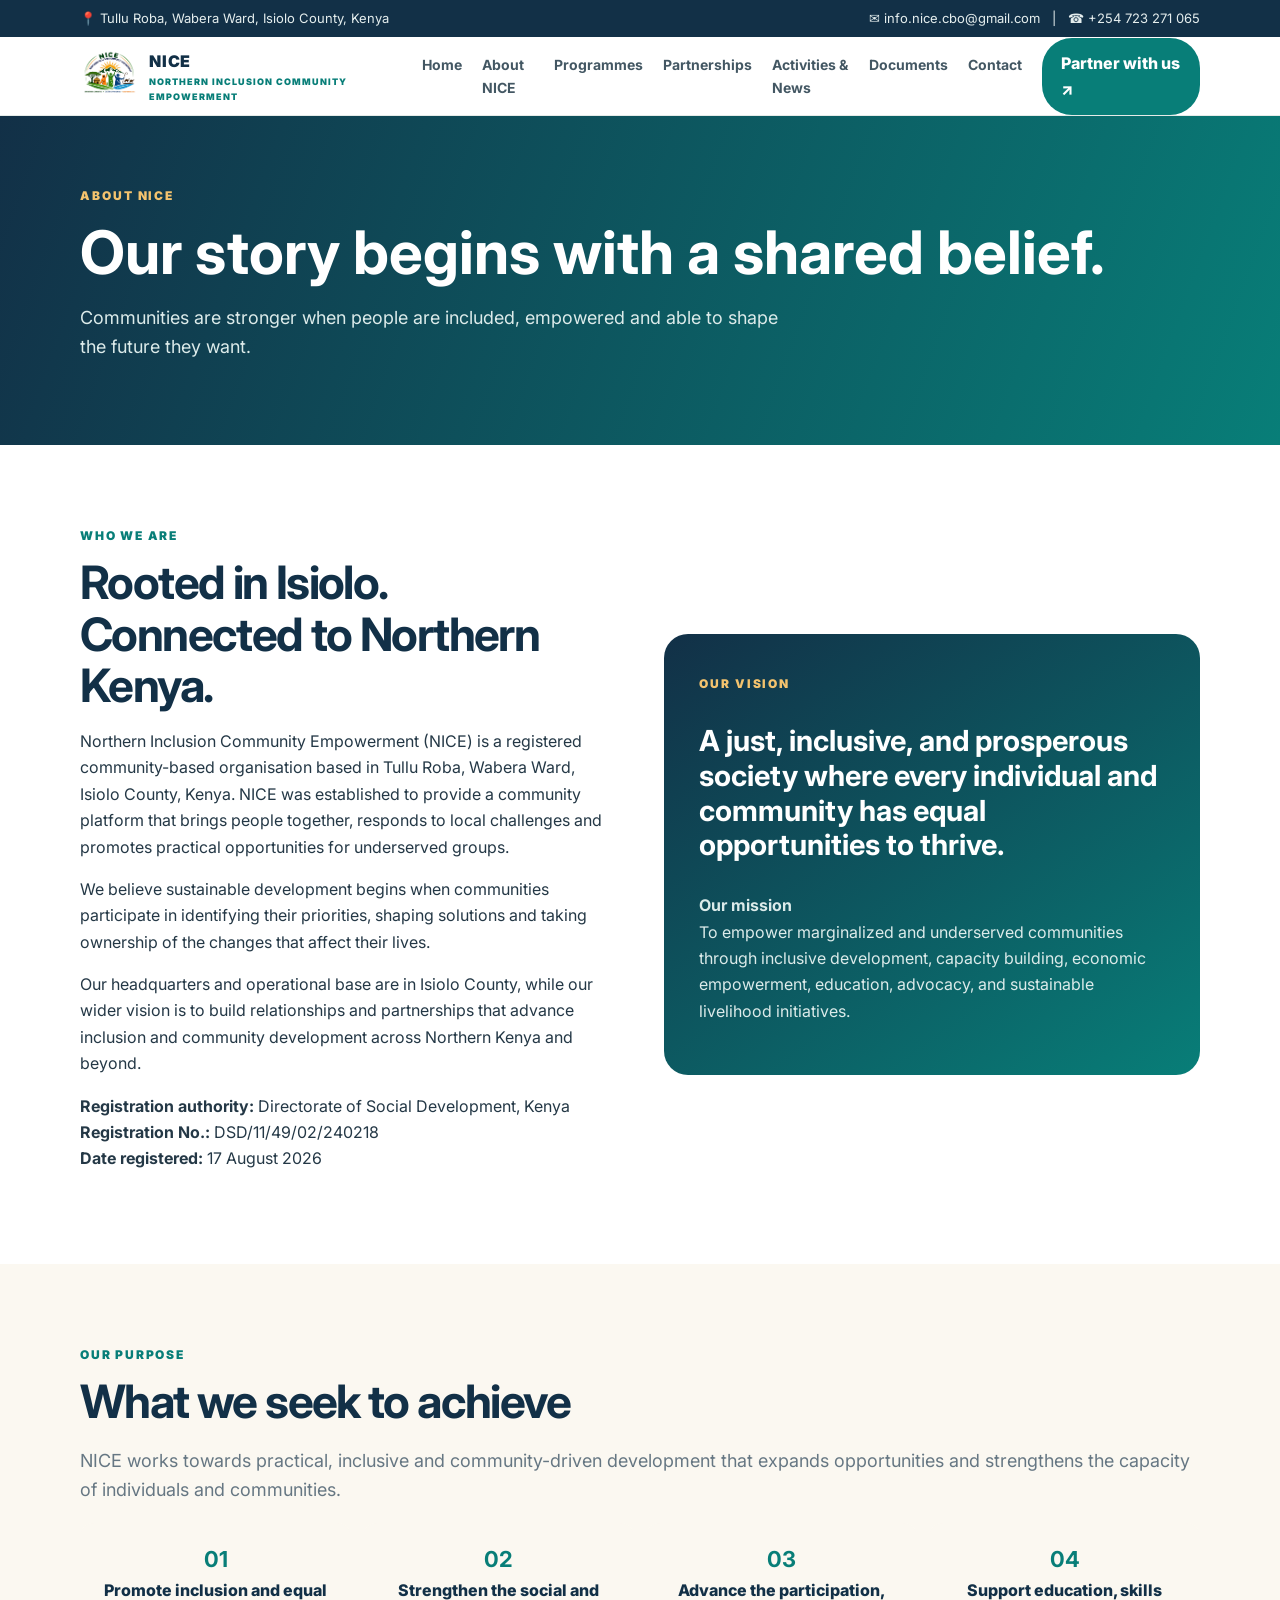
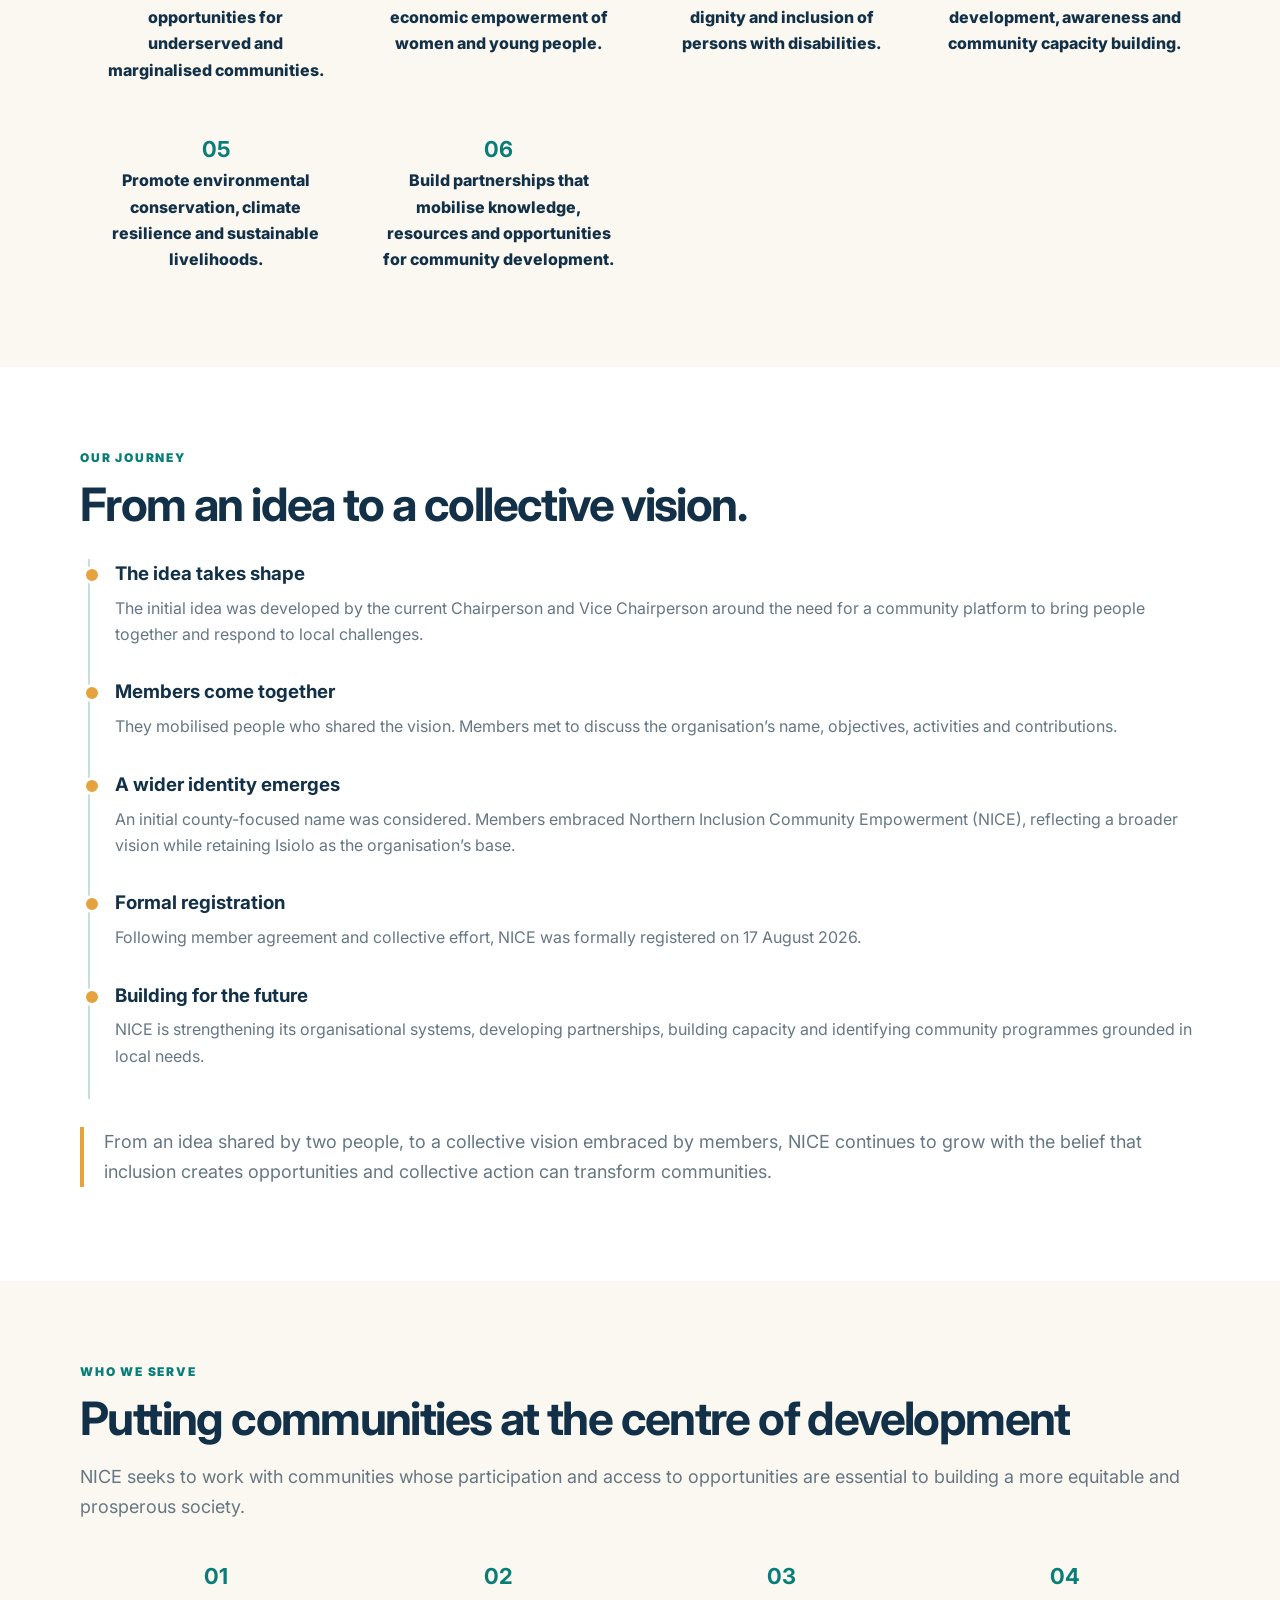
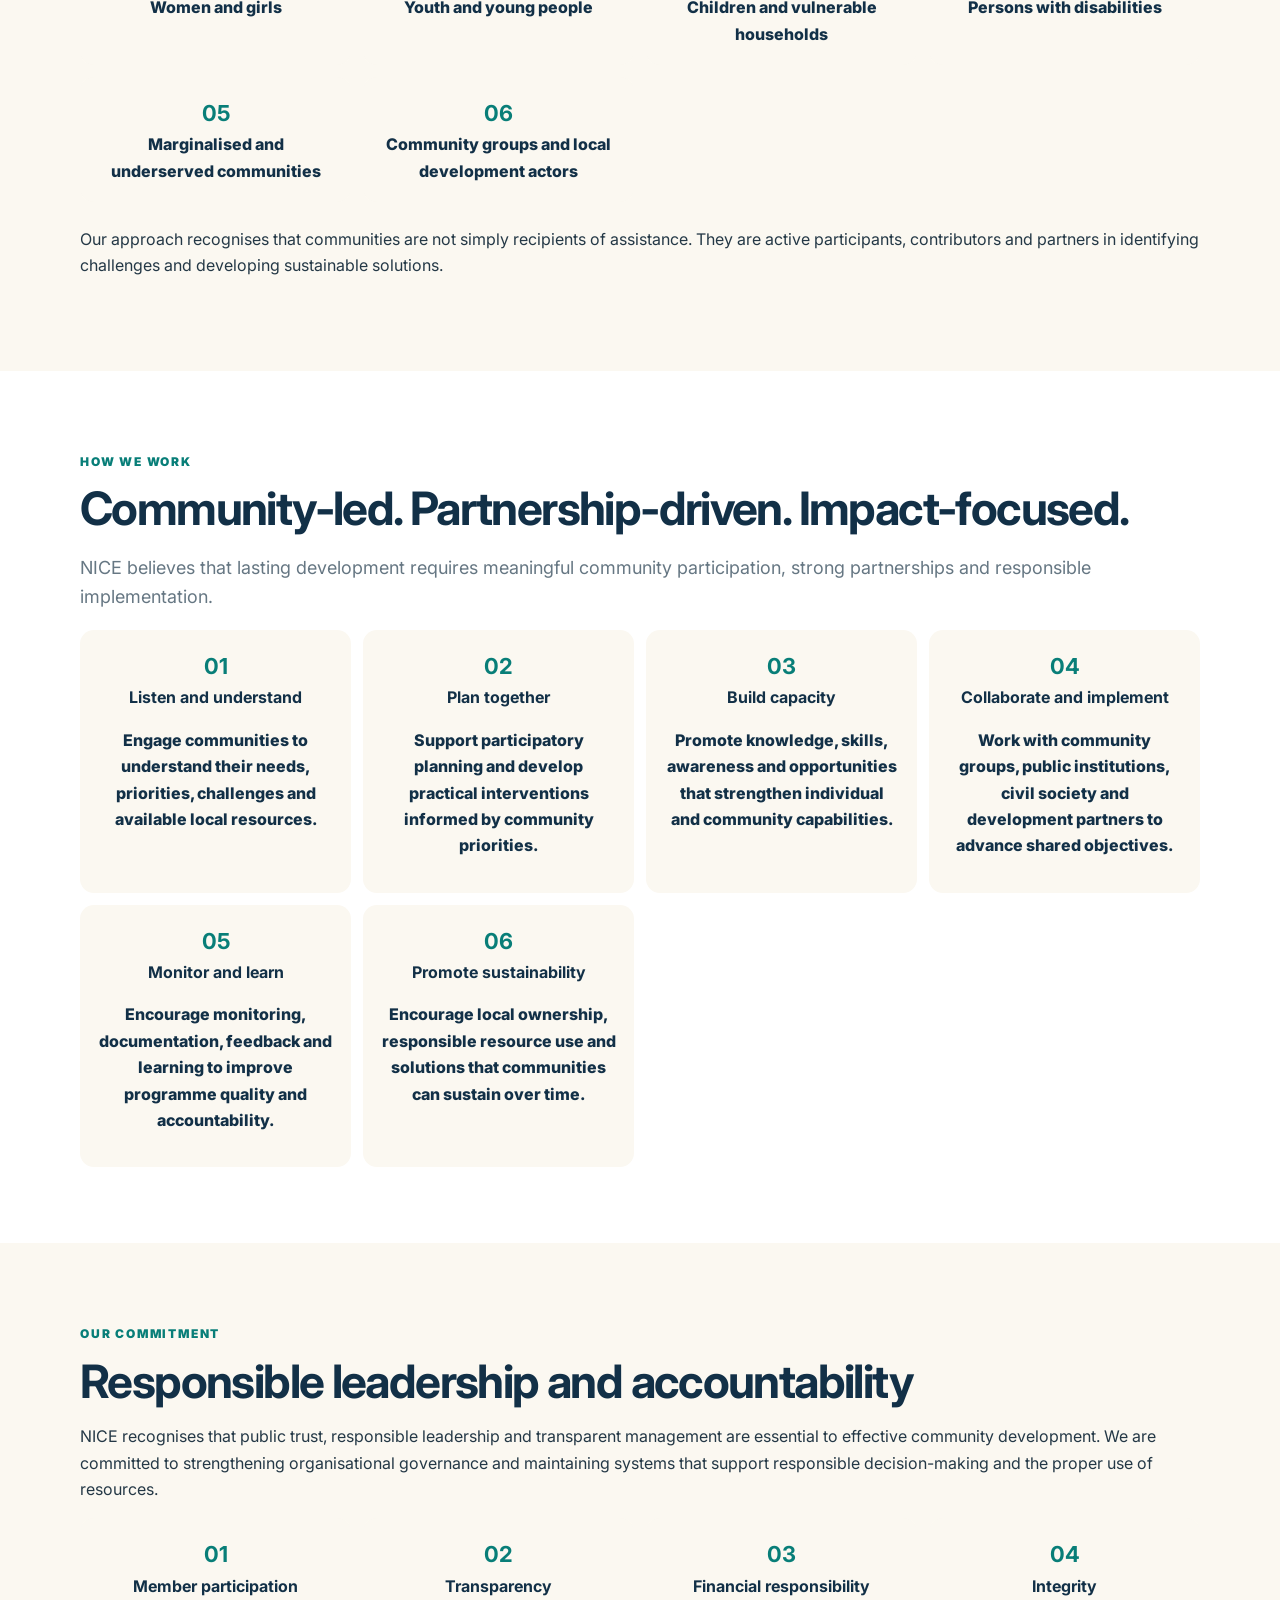
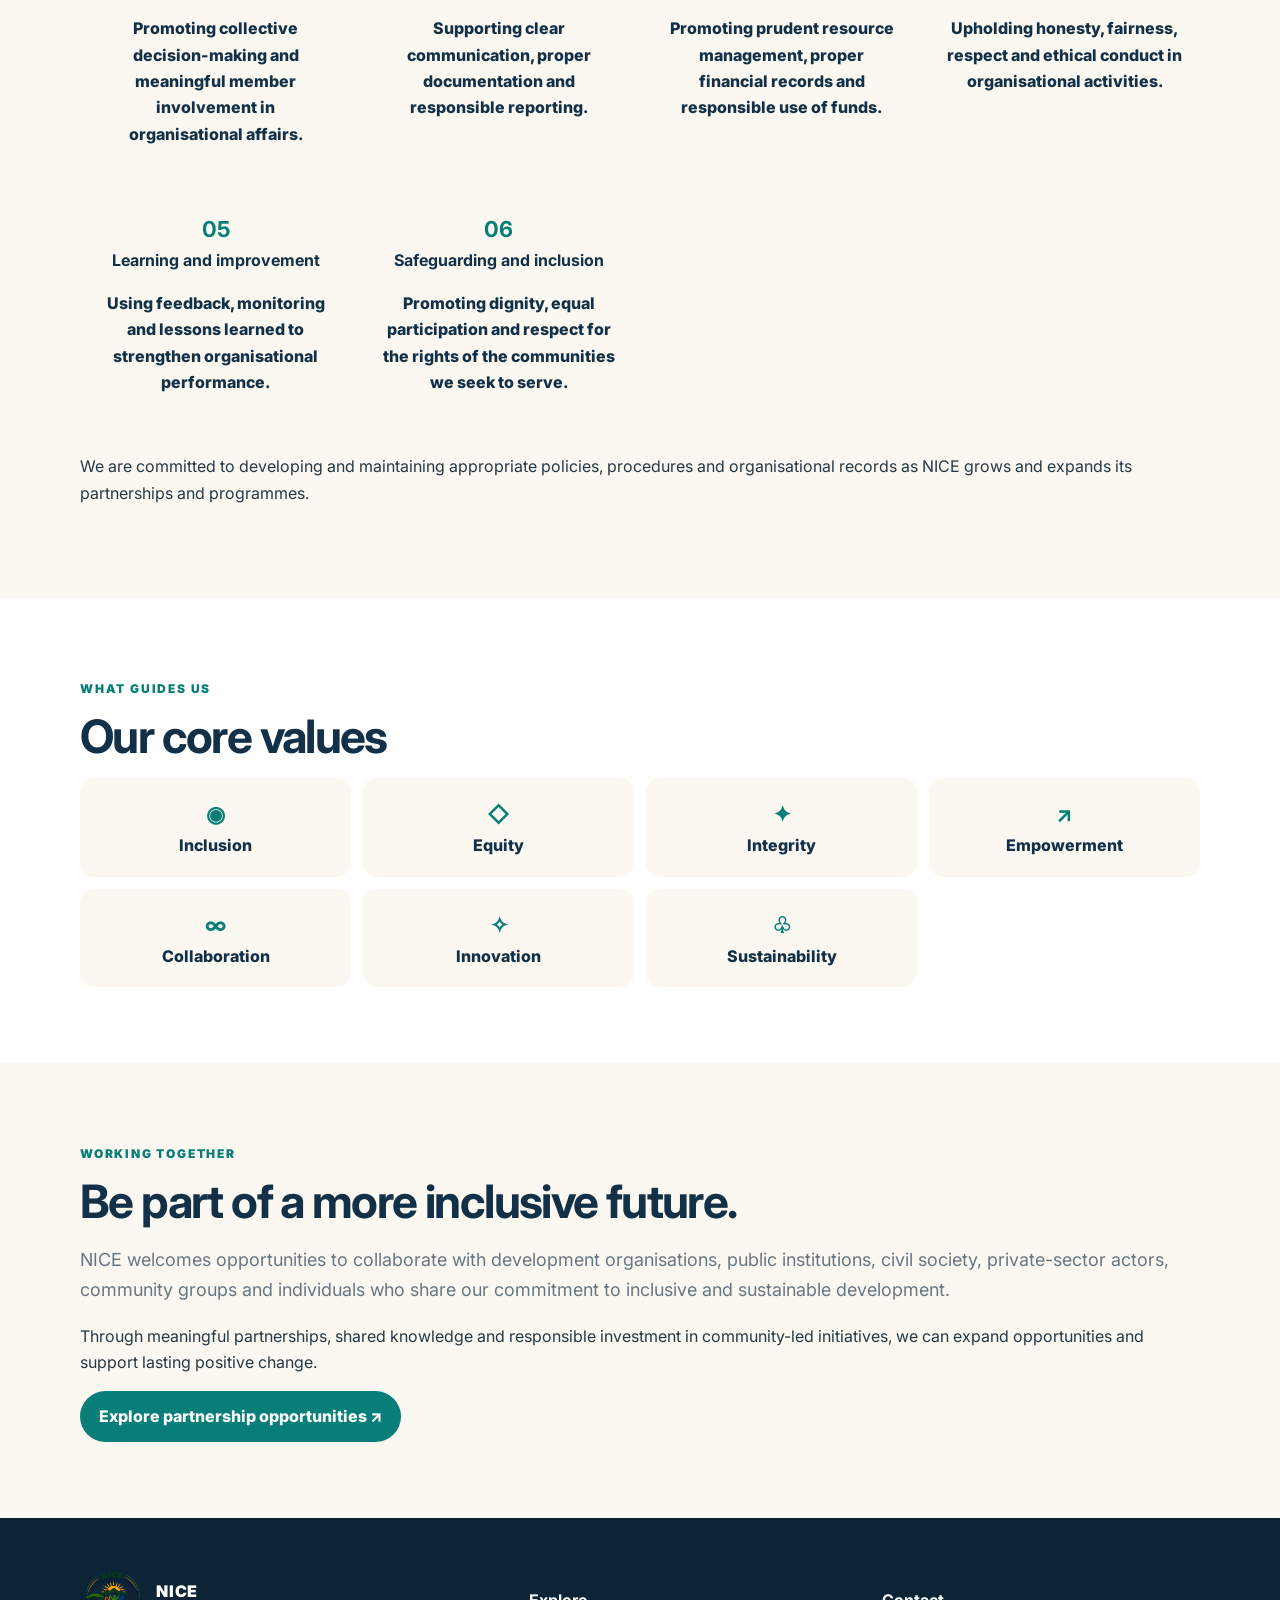
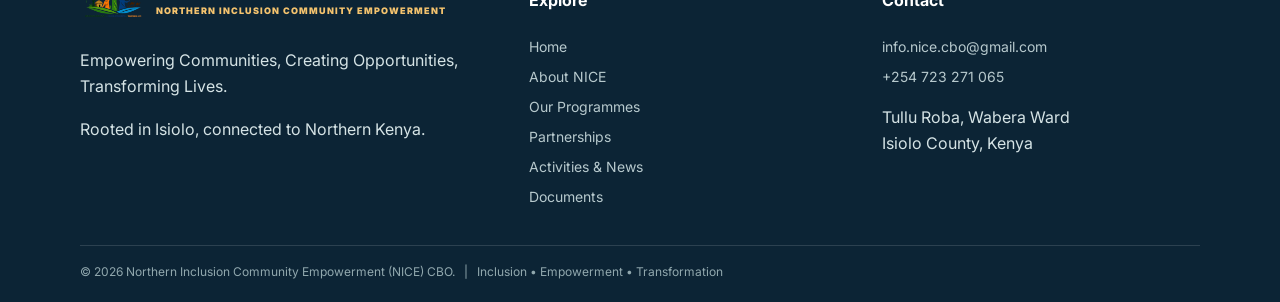
==== commit 1c6ca92d: "Update about.html" ====
--- a/about.html
+++ b/about.html
@@ -42,6 +42,7 @@
                 <a href="about.html" class="active">About NICE</a>
                 <a href="programmes.html">Programmes</a>
                 <a href="partnerships.html">Partnerships</a>
+                <a href="activities.html">Activities &amp; News</a>
                 <a href="documents.html">Documents</a>
                 <a href="contact.html">Contact</a>
             </div>
@@ -429,9 +430,11 @@
 
             <div>
                 <h4>Explore</h4>
+                <a href="index.html">Home</a>
                 <a href="about.html">About NICE</a>
                 <a href="programmes.html">Our Programmes</a>
                 <a href="partnerships.html">Partnerships</a>
+                <a href="activities.html">Activities &amp; News</a>
                 <a href="documents.html">Documents</a>
             </div>
 
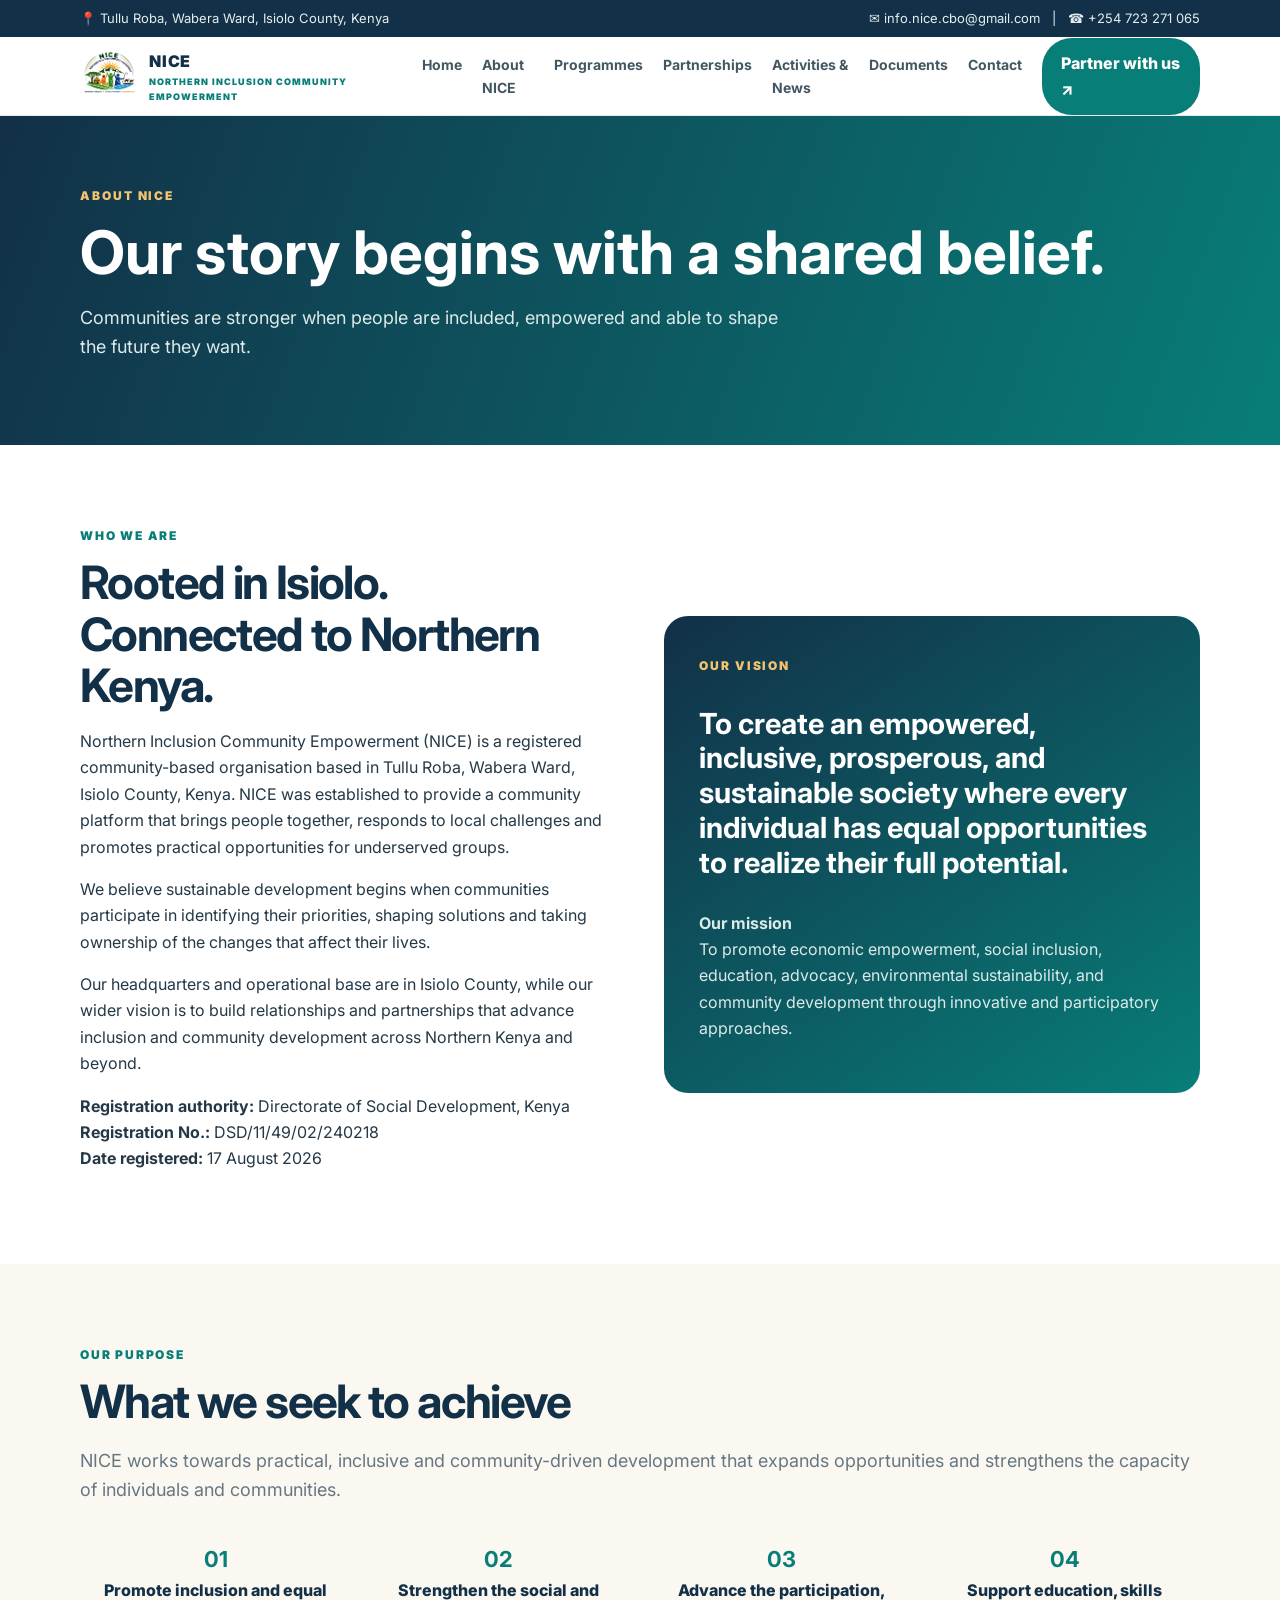
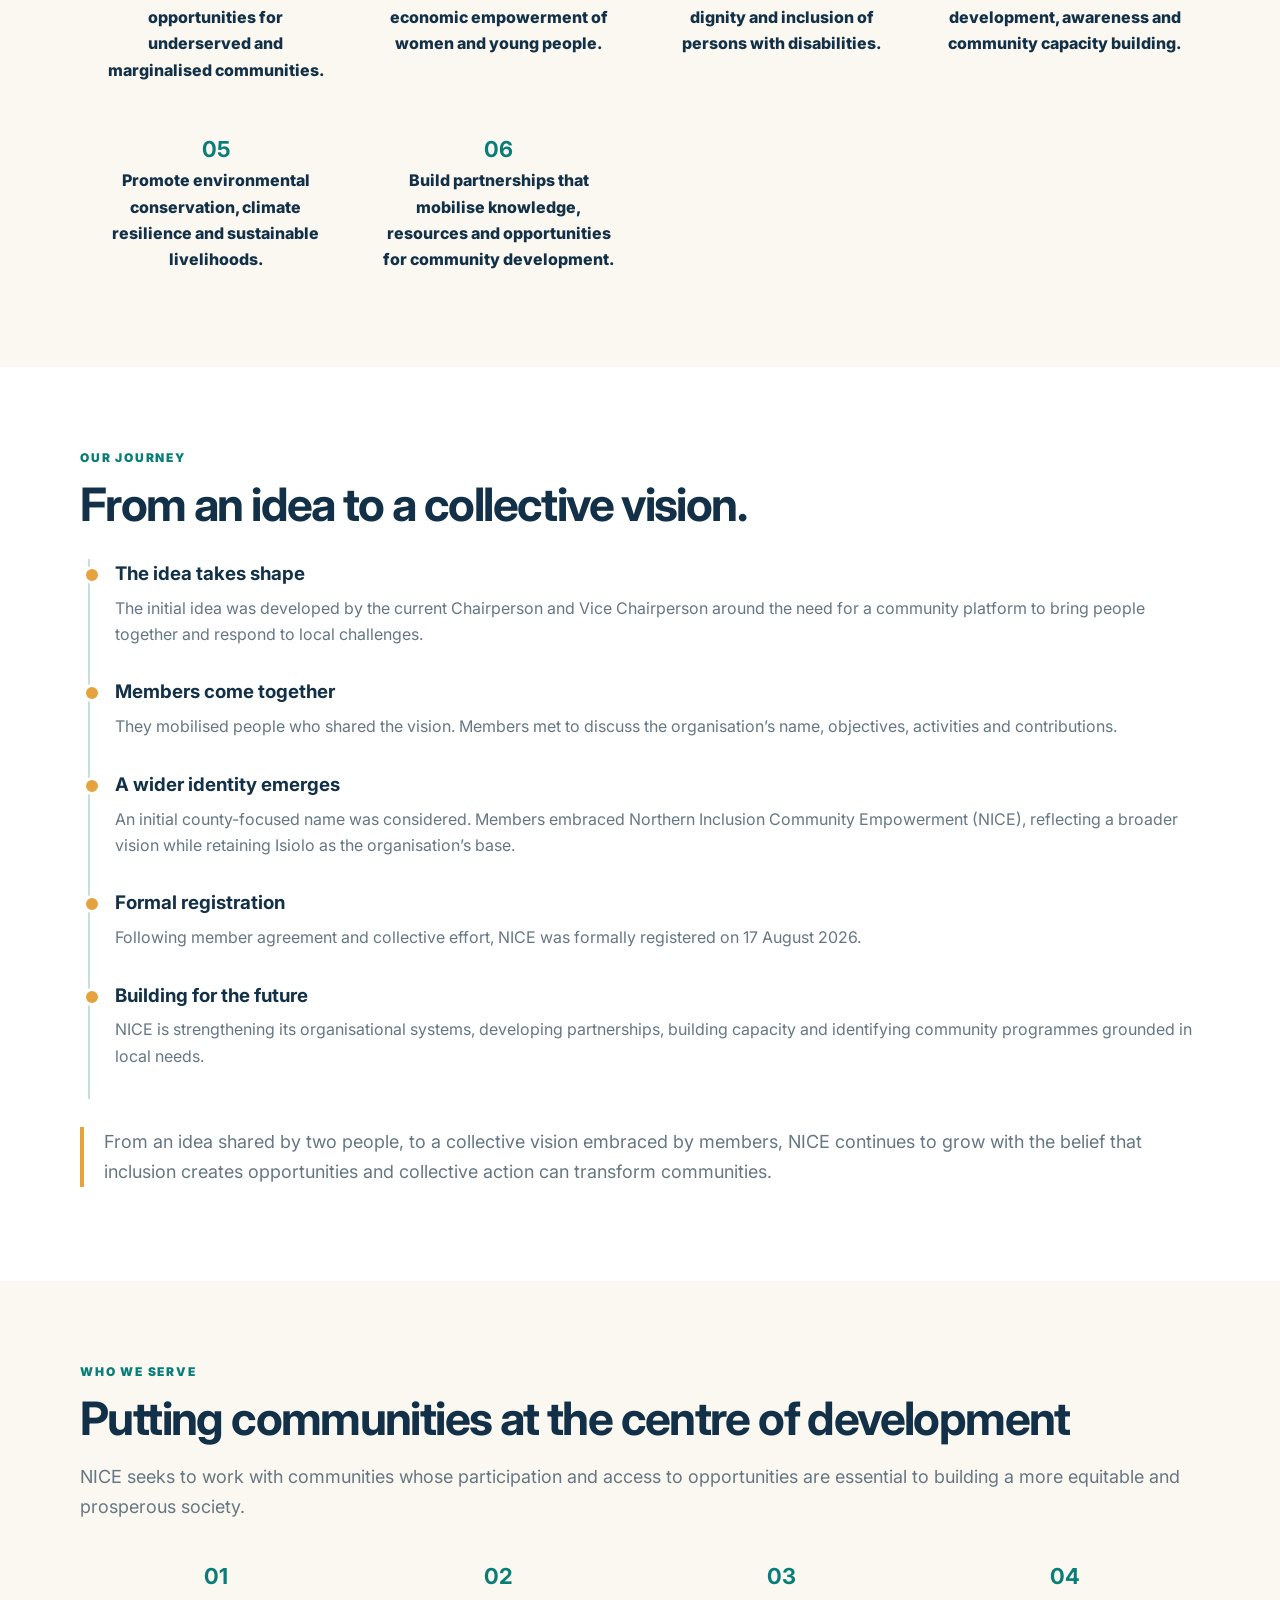
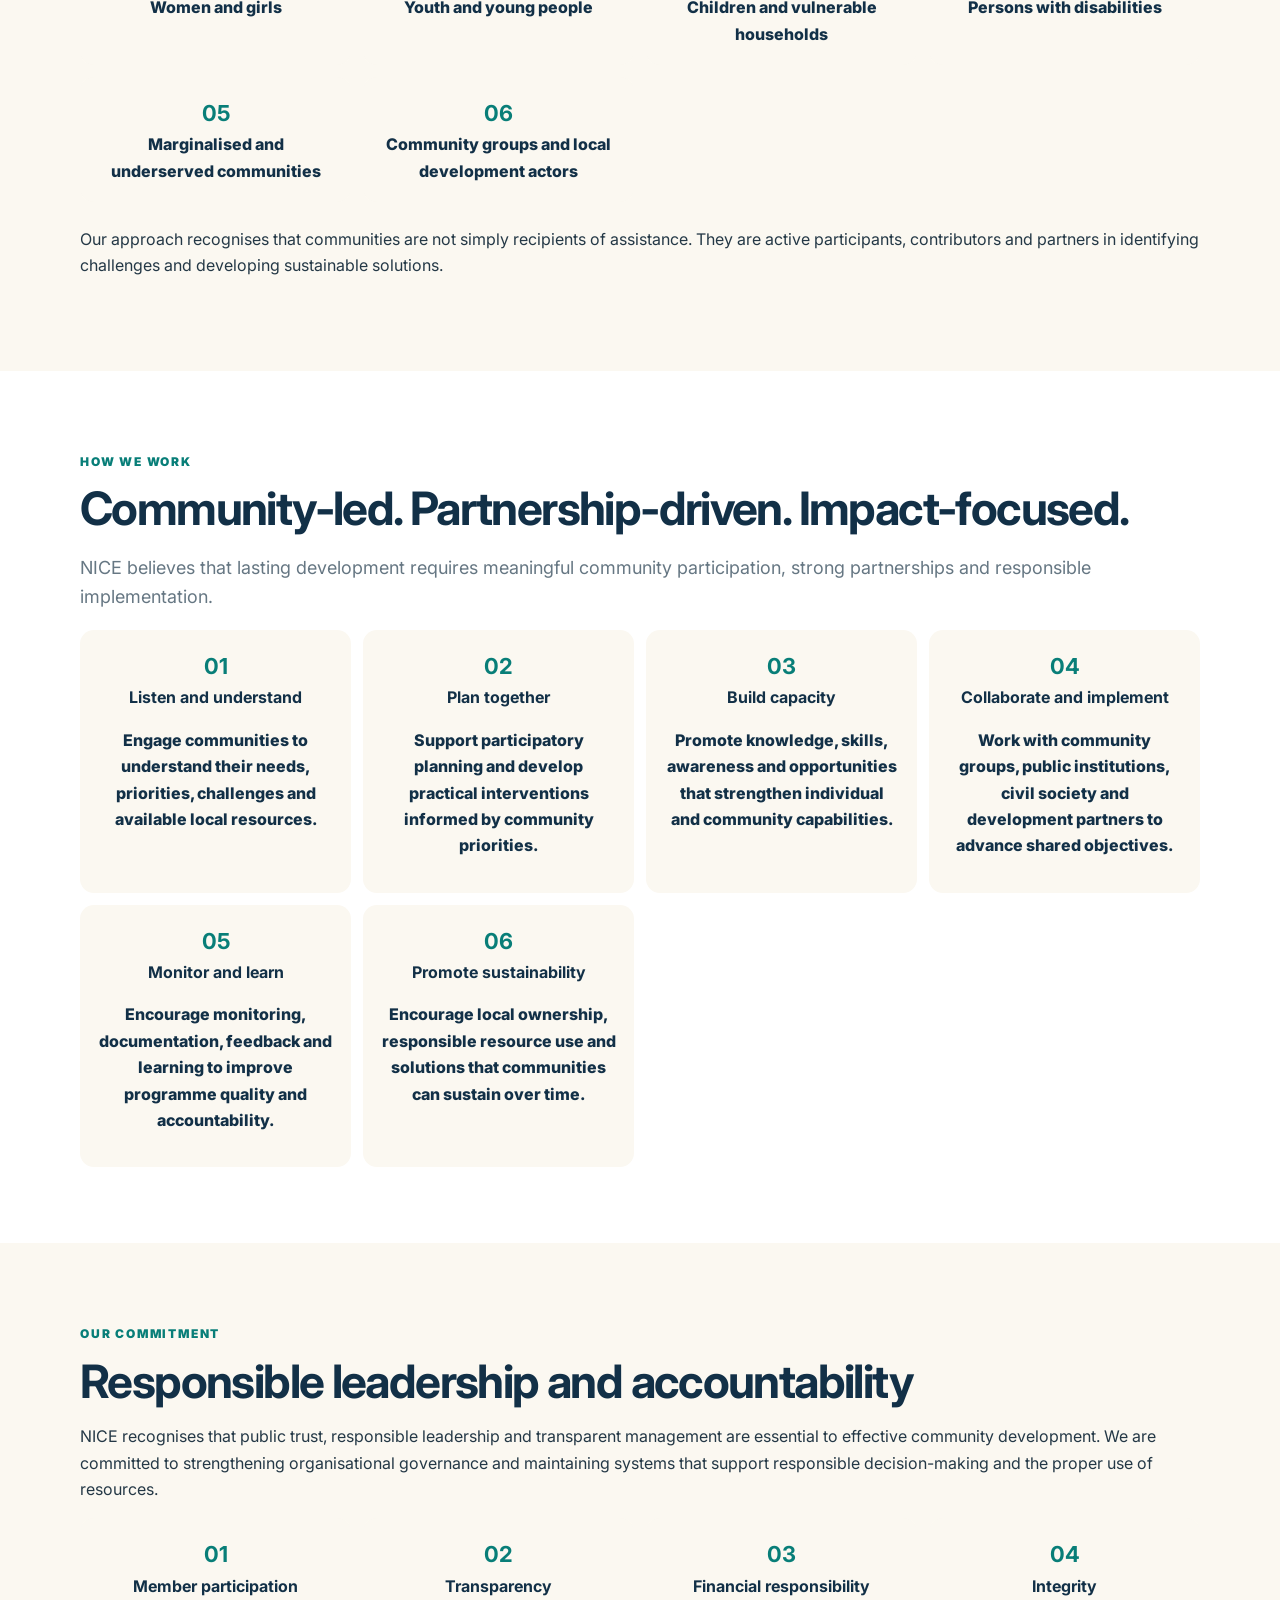
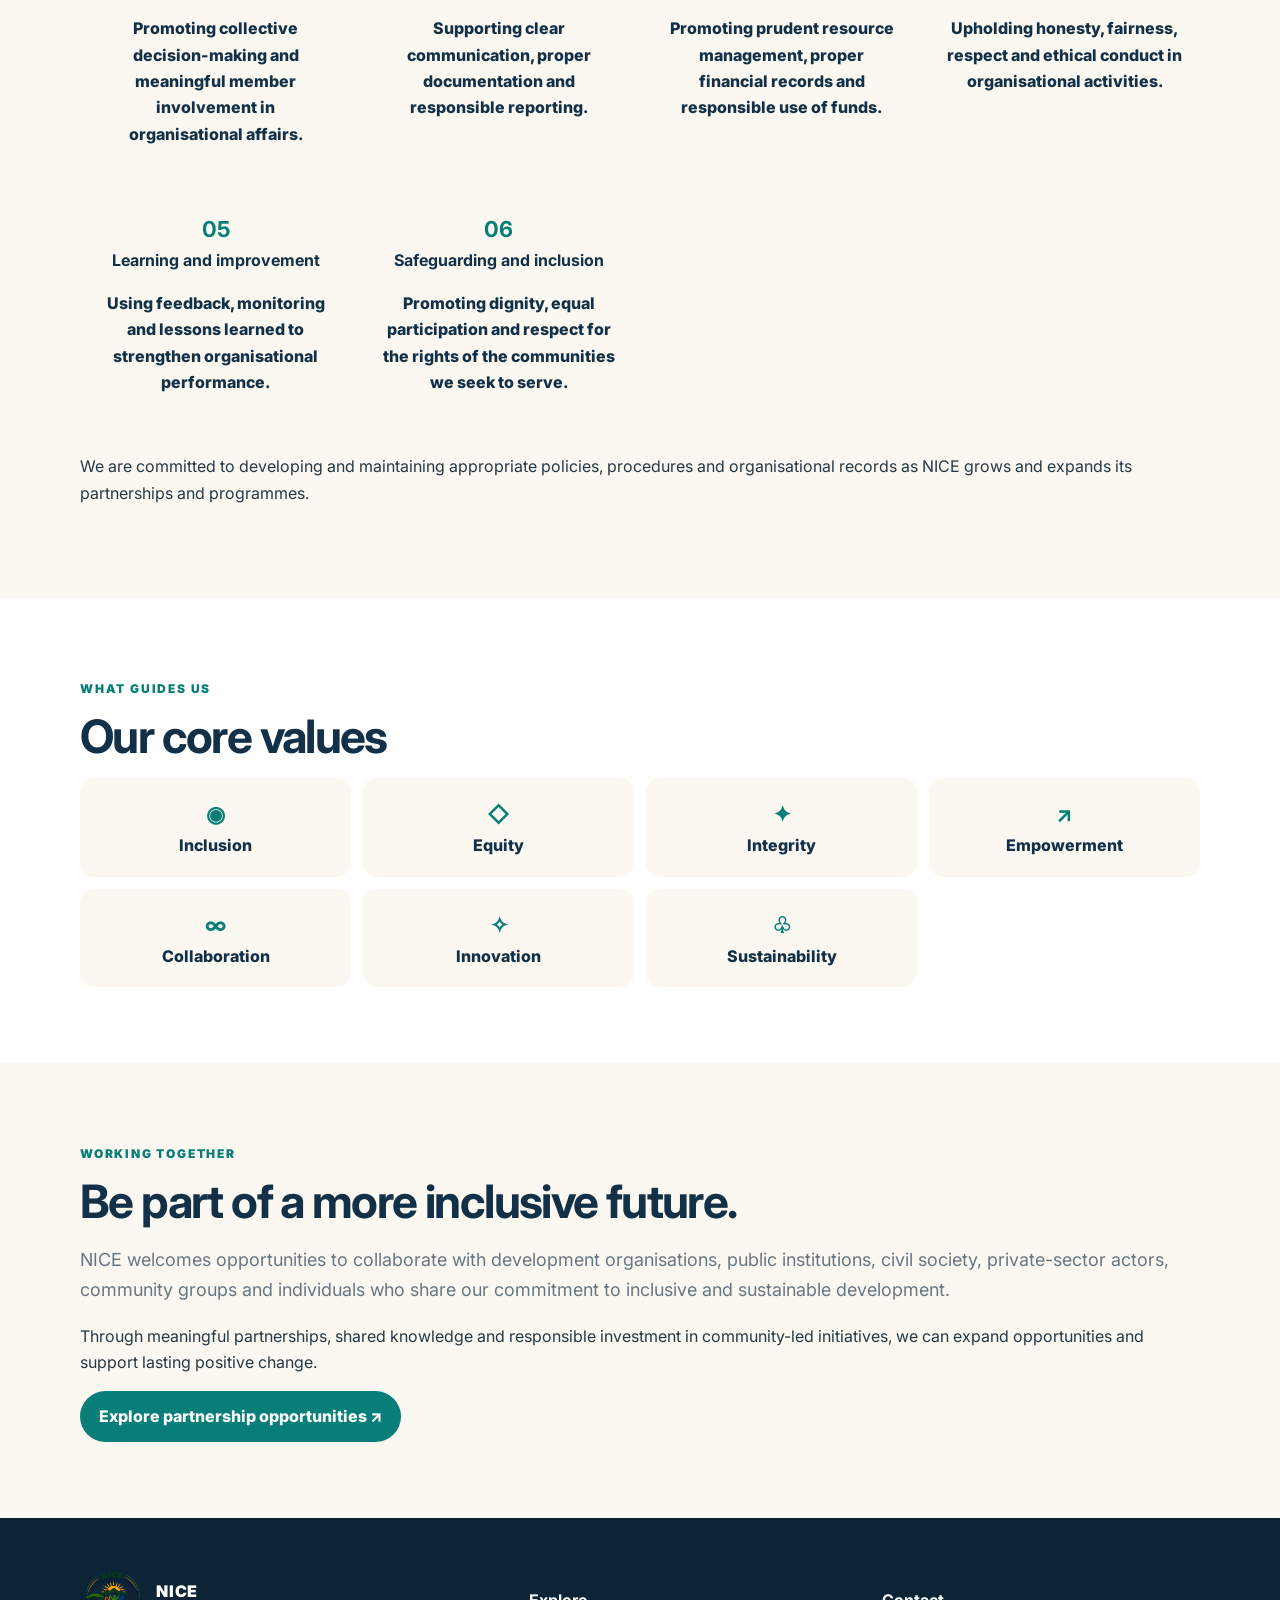
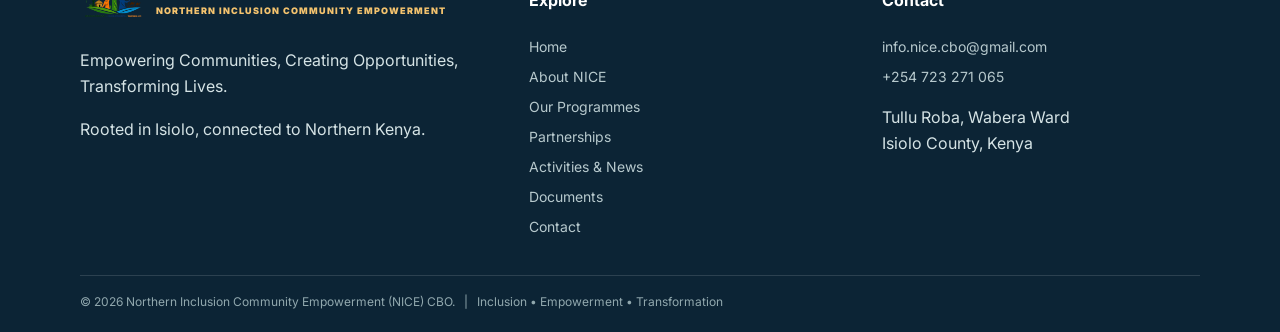
==== commit e373e84a: "Update about.html" ====
--- a/about.html
+++ b/about.html
@@ -93,11 +93,11 @@
         <div class="panel">
             <span class="eyebrow">OUR VISION</span>
 
-            <h3>A just, inclusive, and prosperous society where every individual and community has equal opportunities to thrive.</h3>
+            <h3>To create an empowered, inclusive, prosperous, and sustainable society where every individual has equal opportunities to realize their full potential.</h3>
 
             <p>
                 <b>Our mission</b><br>
-                To empower marginalized and underserved communities through inclusive development, capacity building, economic empowerment, education, advocacy, and sustainable livelihood initiatives.
+                To promote economic empowerment, social inclusion, education, advocacy, environmental sustainability, and community development through innovative and participatory approaches.
             </p>
         </div>
 
@@ -436,6 +436,7 @@
                 <a href="partnerships.html">Partnerships</a>
                 <a href="activities.html">Activities &amp; News</a>
                 <a href="documents.html">Documents</a>
+                <a href="contact.html">Contact</a>
             </div>
 
             <div>
